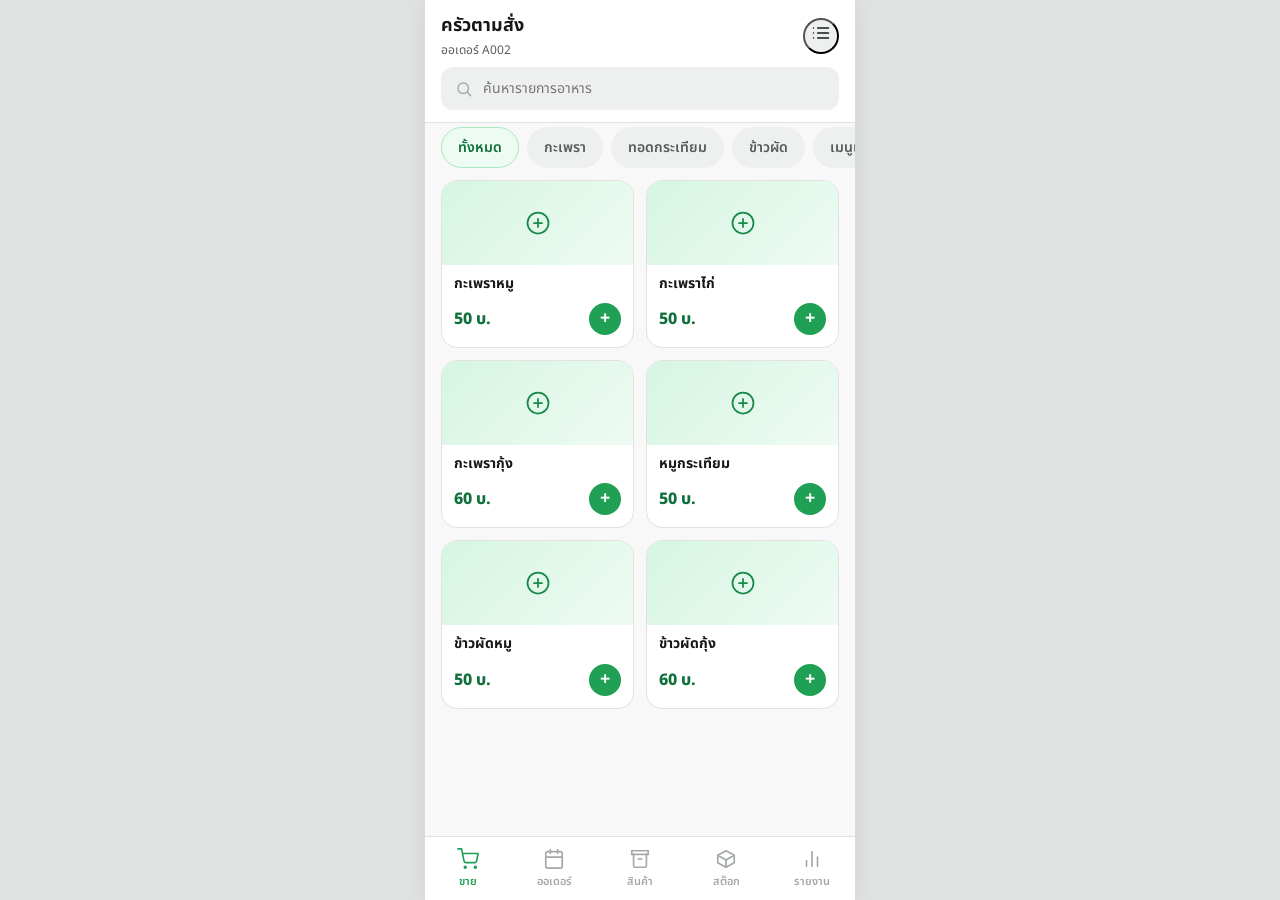
==== Pos-thai-app/index.html @ fb97a558 "Add files via upload" ====
<!DOCTYPE html>
<html lang="th">
<head>
<meta charset="UTF-8">
<meta name="viewport" content="width=device-width, initial-scale=1, maximum-scale=1, viewport-fit=cover">
<title>ครัวตามสั่ง POS</title>
<link rel="stylesheet" href="styles.css">
</head>
<body>

<div id="app">

  <!-- =========================================================
       SCREEN: ขาย (Sales / Order creation)
  ========================================================== -->
  <section class="screen active" id="screen-sales">
    <header class="app-header">
      <div class="header-row">
        <div>
          <h1 class="header-title">ครัวตามสั่ง</h1>
          <div class="header-sub" id="sales-order-number">ออเดอร์ A001</div>
        </div>
        <button class="btn-icon" id="btn-goto-orders-badge" aria-label="ออเดอร์">
          <svg width="20" height="20" viewBox="0 0 24 24" fill="none" stroke="currentColor" stroke-width="1.8" stroke-linecap="round" stroke-linejoin="round"><line x1="8" y1="6" x2="21" y2="6"/><line x1="8" y1="12" x2="21" y2="12"/><line x1="8" y1="18" x2="21" y2="18"/><line x1="3" y1="6" x2="3.01" y2="6"/><line x1="3" y1="12" x2="3.01" y2="12"/><line x1="3" y1="18" x2="3.01" y2="18"/></svg>
        </button>
      </div>
      <div class="search-field mt-8">
        <svg width="18" height="18" viewBox="0 0 24 24" fill="none" stroke="currentColor" stroke-width="1.8" stroke-linecap="round" stroke-linejoin="round"><circle cx="11" cy="11" r="7"/><line x1="21" y1="21" x2="16.65" y2="16.65"/></svg>
        <input type="text" id="sales-search" placeholder="ค้นหารายการอาหาร">
      </div>
    </header>

    <div class="tabs-scroll" id="sales-category-tabs"></div>

    <div id="sales-menu-grid" class="menu-grid"></div>
    <div id="sales-empty" class="empty-state hidden"></div>

    <div class="sticky-bar hidden" id="sales-cart-bar">
      <button class="cart-bar-btn" id="btn-view-cart">
        <span id="cart-bar-text">ดูตะกร้า</span>
        <svg width="18" height="18" viewBox="0 0 24 24" fill="none" stroke="currentColor" stroke-width="2" stroke-linecap="round" stroke-linejoin="round"><polyline points="9 18 15 12 9 6"/></svg>
      </button>
    </div>
  </section>

  <!-- =========================================================
       SCREEN: ตะกร้า (Cart / order summary) — reached from sales
  ========================================================== -->
  <section class="screen" id="screen-cart">
    <header class="app-header">
      <div class="header-row">
        <button class="btn-icon" id="btn-cart-back"><svg width="20" height="20" viewBox="0 0 24 24" fill="none" stroke="currentColor" stroke-width="2" stroke-linecap="round" stroke-linejoin="round"><polyline points="15 18 9 12 15 6"/></svg></button>
        <div>
          <h1 class="header-title" style="text-align:right">ตะกร้า</h1>
          <div class="header-sub" id="cart-order-number" style="text-align:right">A001</div>
        </div>
      </div>
    </header>

    <div class="section" id="cart-items-wrap"></div>
    <div class="empty-state hidden" id="cart-empty">
      <svg width="48" height="48" viewBox="0 0 24 24" fill="none" stroke="currentColor" stroke-width="1.5" stroke-linecap="round" stroke-linejoin="round"><circle cx="9" cy="21" r="1"/><circle cx="20" cy="21" r="1"/><path d="M1 1h4l2.68 13.39a2 2 0 0 0 2 1.61h9.72a2 2 0 0 0 2-1.61L23 6H6"/></svg>
      <div class="empty-state-title">ยังไม่มีรายการในตะกร้า</div>
      <div>เลือกเมนูจากหน้าขายเพื่อเริ่มออเดอร์</div>
    </div>

    <div class="section" id="cart-summary-wrap"></div>

    <div class="sticky-cta-wrap">
      <button class="btn btn-primary btn-block btn-lg" id="btn-confirm-order">ยืนยันและส่งเข้าครัว</button>
    </div>
  </section>

  <!-- =========================================================
       SCREEN: ออเดอร์ (Order & kitchen management)
  ========================================================== -->
  <section class="screen" id="screen-orders">
    <header class="app-header">
      <h1 class="header-title">ออเดอร์</h1>
      <div class="header-sub">จัดการออเดอร์และครัว</div>
    </header>
    <div class="tabs-underline" id="orders-tabs"></div>
    <div id="orders-list" class="mt-16"></div>
    <div class="empty-state hidden" id="orders-empty"></div>
  </section>

  <!-- =========================================================
       SCREEN: สินค้า (Product management)
  ========================================================== -->
  <section class="screen" id="screen-products">
    <header class="app-header">
      <h1 class="header-title">สินค้า</h1>
      <div class="header-sub">จัดการเมนู หมวดหมู่ และรายการเสริม</div>
    </header>
    <div class="tabs-underline" id="products-tabs"></div>

    <!-- Sub-tab: รายการอาหาร -->
    <div id="products-pane-items" class="products-pane">
      <div class="section" style="padding-bottom:0">
        <div class="search-field">
          <svg width="18" height="18" viewBox="0 0 24 24" fill="none" stroke="currentColor" stroke-width="1.8" stroke-linecap="round" stroke-linejoin="round"><circle cx="11" cy="11" r="7"/><line x1="21" y1="21" x2="16.65" y2="16.65"/></svg>
          <input type="text" id="products-search" placeholder="ค้นหาเมนู">
        </div>
      </div>
      <div class="tabs-scroll" id="products-filter-tabs"></div>
      <div class="section" id="products-items-list"></div>
      <div class="empty-state hidden" id="products-items-empty"></div>
    </div>

    <!-- Sub-tab: หมวดหมู่ -->
    <div id="products-pane-categories" class="products-pane hidden">
      <div class="section" id="categories-list"></div>
    </div>

    <!-- Sub-tab: รายการเสริม -->
    <div id="products-pane-addons" class="products-pane hidden">
      <div class="section" id="addons-list"></div>
    </div>

    <!-- Sub-tab: หมายเหตุ -->
    <div id="products-pane-comments" class="products-pane hidden">
      <div class="section" id="comments-list"></div>
    </div>

    <button class="fab" id="btn-products-fab">+ <span id="products-fab-label">เพิ่มเมนู</span></button>
  </section>

  <!-- =========================================================
       SCREEN: สต็อก (Inventory)
  ========================================================== -->
  <section class="screen" id="screen-stock">
    <header class="app-header">
      <h1 class="header-title">สต็อก</h1>
      <div class="header-sub">จัดการวัตถุดิบและสต็อก</div>
    </header>

    <div class="section" style="padding-bottom:0">
      <div class="search-field">
        <svg width="18" height="18" viewBox="0 0 24 24" fill="none" stroke="currentColor" stroke-width="1.8" stroke-linecap="round" stroke-linejoin="round"><circle cx="11" cy="11" r="7"/><line x1="21" y1="21" x2="16.65" y2="16.65"/></svg>
        <input type="text" id="stock-search" placeholder="ค้นหาวัตถุดิบ">
      </div>
    </div>
    <div class="tabs-scroll" id="stock-filter-tabs"></div>

    <div class="summary-grid cols-3 mt-8" id="stock-summary"></div>

    <div class="section" id="stock-list"></div>
    <div class="empty-state hidden" id="stock-empty"></div>

    <button class="fab" id="btn-add-ingredient">+ เพิ่มวัตถุดิบ</button>
  </section>

  <!-- =========================================================
       SCREEN: รายงาน (Reports)
  ========================================================== -->
  <section class="screen" id="screen-reports">
    <header class="app-header">
      <h1 class="header-title">รายงาน</h1>
      <div class="header-sub">สรุปรายได้และรายจ่าย</div>
    </header>

    <div class="tabs-scroll" id="reports-date-tabs"></div>
    <div class="section hidden" id="reports-custom-range">
      <div class="form-row">
        <div class="form-group">
          <label class="form-label">จากวันที่</label>
          <input type="date" class="form-input" id="reports-date-from">
        </div>
        <div class="form-group">
          <label class="form-label">ถึงวันที่</label>
          <input type="date" class="form-input" id="reports-date-to">
        </div>
      </div>
    </div>

    <div class="summary-grid" id="reports-summary"></div>

    <div class="tabs-underline mt-16" id="reports-tabs"></div>

    <!-- Sales report pane -->
    <div id="reports-pane-sales" class="reports-pane">
      <div class="section">
        <div class="card">
          <div class="section-title" style="margin-bottom:4px">ยอดขายรายวัน</div>
          <div class="bar-chart" id="reports-chart"></div>
        </div>
      </div>
      <div class="section">
        <div class="section-title">เมนูขายดี 5 อันดับ</div>
        <div id="reports-top-items"></div>
      </div>
      <div class="section">
        <div class="section-title">รายการขายทั้งหมด</div>
        <div id="reports-tx-list"></div>
      </div>
    </div>

    <!-- Expense report pane -->
    <div id="reports-pane-expenses" class="reports-pane hidden">
      <div class="section" id="expense-by-category"></div>
      <div class="section">
        <div class="section-title">รายการรายจ่าย</div>
        <div id="expenses-list"></div>
        <div class="empty-state hidden" id="expenses-empty"></div>
      </div>
      <button class="fab" id="btn-add-expense">+ เพิ่มรายจ่าย</button>
    </div>
  </section>

  <!-- =========================================================
       BOTTOM NAVIGATION
  ========================================================== -->
  <nav class="bottom-nav" id="bottom-nav">
    <button class="nav-item" data-screen="sales">
      <svg viewBox="0 0 24 24" fill="none" stroke="currentColor" stroke-width="1.8" stroke-linecap="round" stroke-linejoin="round"><circle cx="9" cy="21" r="1"/><circle cx="20" cy="21" r="1"/><path d="M1 1h4l2.68 13.39a2 2 0 0 0 2 1.61h9.72a2 2 0 0 0 2-1.61L23 6H6"/></svg>
      <span>ขาย</span>
    </button>
    <button class="nav-item" data-screen="orders">
      <svg viewBox="0 0 24 24" fill="none" stroke="currentColor" stroke-width="1.8" stroke-linecap="round" stroke-linejoin="round"><rect x="3" y="4" width="18" height="18" rx="2"/><line x1="16" y1="2" x2="16" y2="6"/><line x1="8" y1="2" x2="8" y2="6"/><line x1="3" y1="10" x2="21" y2="10"/></svg>
      <span>ออเดอร์</span>
    </button>
    <button class="nav-item" data-screen="products">
      <svg viewBox="0 0 24 24" fill="none" stroke="currentColor" stroke-width="1.8" stroke-linecap="round" stroke-linejoin="round"><path d="M3 3h18v4H3z"/><path d="M5 7v13a1 1 0 0 0 1 1h12a1 1 0 0 0 1-1V7"/><line x1="10" y1="12" x2="14" y2="12"/></svg>
      <span>สินค้า</span>
    </button>
    <button class="nav-item" data-screen="stock">
      <svg viewBox="0 0 24 24" fill="none" stroke="currentColor" stroke-width="1.8" stroke-linecap="round" stroke-linejoin="round"><path d="M21 8l-9-5-9 5 9 5 9-5z"/><path d="M3 8v8l9 5 9-5V8"/><path d="M12 13v8"/></svg>
      <span>สต็อก</span>
    </button>
    <button class="nav-item" data-screen="reports">
      <svg viewBox="0 0 24 24" fill="none" stroke="currentColor" stroke-width="1.8" stroke-linecap="round" stroke-linejoin="round"><line x1="18" y1="20" x2="18" y2="10"/><line x1="12" y1="20" x2="12" y2="4"/><line x1="6" y1="20" x2="6" y2="14"/></svg>
      <span>รายงาน</span>
    </button>
  </nav>

  <!-- =========================================================
       OVERLAY / SHEETS / MODALS (shared)
  ========================================================== -->

  <!-- Product customization bottom sheet -->
  <div class="overlay" id="overlay-customize">
    <div class="sheet" style="max-height:92vh">
      <div class="sheet-handle"></div>
      <div class="sheet-header">
        <h2 id="customize-title">เมนู</h2>
        <button class="btn-icon" data-close="overlay-customize"><svg width="18" height="18" viewBox="0 0 24 24" fill="none" stroke="currentColor" stroke-width="2" stroke-linecap="round" stroke-linejoin="round"><line x1="18" y1="6" x2="6" y2="18"/><line x1="6" y1="6" x2="18" y2="18"/></svg></button>
      </div>
      <div class="sheet-body" id="customize-body"></div>
      <div class="sheet-footer">
        <div class="flex-between mt-8" style="margin-bottom:10px">
          <span class="text-secondary font-bold">ราคารวม</span>
          <span class="font-bold" id="customize-total" style="font-size:var(--fs-h2);color:var(--color-primary-dark)">0 บาท</span>
        </div>
        <button class="btn btn-primary btn-block btn-lg" id="btn-add-to-cart">เพิ่มลงตะกร้า</button>
      </div>
    </div>
  </div>

  <!-- Confirm send-to-kitchen modal -->
  <div class="overlay" id="overlay-confirm-order">
    <div class="modal">
      <h2>ยืนยันส่งออเดอร์เข้าครัว</h2>
      <p id="confirm-order-text">ต้องการส่งออเดอร์นี้เข้าครัวใช่หรือไม่?</p>
      <div class="modal-actions">
        <button class="btn btn-secondary" data-close="overlay-confirm-order">ยกเลิก</button>
        <button class="btn btn-primary" id="btn-confirm-order-yes">ยืนยัน</button>
      </div>
    </div>
  </div>

  <!-- Cancel order: reason sheet -->
  <div class="overlay" id="overlay-cancel-order">
    <div class="sheet">
      <div class="sheet-handle"></div>
      <div class="sheet-header">
        <h2>ยกเลิกออเดอร์</h2>
        <button class="btn-icon" data-close="overlay-cancel-order"><svg width="18" height="18" viewBox="0 0 24 24" fill="none" stroke="currentColor" stroke-width="2" stroke-linecap="round" stroke-linejoin="round"><line x1="18" y1="6" x2="6" y2="18"/><line x1="6" y1="6" x2="18" y2="18"/></svg></button>
      </div>
      <div class="sheet-body">
        <p class="text-secondary" style="margin-top:0">กรุณาเลือกเหตุผลในการยกเลิกออเดอร์</p>
        <div class="chip-select" id="cancel-reason-options"></div>
        <div class="form-group mt-16">
          <label class="form-label">หมายเหตุเพิ่มเติม (ถ้ามี)</label>
          <textarea class="form-textarea" id="cancel-reason-note" placeholder="ระบุรายละเอียดเพิ่มเติม"></textarea>
        </div>
      </div>
      <div class="sheet-footer">
        <button class="btn btn-danger btn-block btn-lg" id="btn-cancel-order-confirm">ยืนยันยกเลิกออเดอร์</button>
      </div>
    </div>
  </div>

  <!-- Order overflow menu -->
  <div class="overlay" id="overlay-order-menu">
    <div class="sheet">
      <div class="sheet-handle"></div>
      <div class="sheet-body" style="padding-top:8px">
        <button class="btn btn-danger-outline btn-block" id="btn-open-cancel-order"><svg width="18" height="18" viewBox="0 0 24 24" fill="none" stroke="currentColor" stroke-width="1.8" stroke-linecap="round" stroke-linejoin="round"><polyline points="3 6 5 6 21 6"/><path d="M19 6l-1 14a2 2 0 0 1-2 2H8a2 2 0 0 1-2-2L5 6"/><path d="M10 11v6"/><path d="M14 11v6"/><path d="M9 6V4a1 1 0 0 1 1-1h4a1 1 0 0 1 1 1v2"/></svg> ยกเลิกออเดอร์</button>
      </div>
    </div>
  </div>

  <!-- Order detail modal (from reports tx list) -->
  <div class="overlay" id="overlay-order-detail">
    <div class="sheet">
      <div class="sheet-handle"></div>
      <div class="sheet-header">
        <h2 id="order-detail-title">รายละเอียดออเดอร์</h2>
        <button class="btn-icon" data-close="overlay-order-detail"><svg width="18" height="18" viewBox="0 0 24 24" fill="none" stroke="currentColor" stroke-width="2" stroke-linecap="round" stroke-linejoin="round"><line x1="18" y1="6" x2="6" y2="18"/><line x1="6" y1="6" x2="18" y2="18"/></svg></button>
      </div>
      <div class="sheet-body" id="order-detail-body"></div>
    </div>
  </div>

  <!-- Add / Edit menu item sheet -->
  <div class="overlay" id="overlay-menu-form">
    <div class="sheet" style="max-height:92vh">
      <div class="sheet-handle"></div>
      <div class="sheet-header">
        <h2 id="menu-form-title">เพิ่มเมนู</h2>
        <button class="btn-icon" data-close="overlay-menu-form"><svg width="18" height="18" viewBox="0 0 24 24" fill="none" stroke="currentColor" stroke-width="2" stroke-linecap="round" stroke-linejoin="round"><line x1="18" y1="6" x2="6" y2="18"/><line x1="6" y1="6" x2="18" y2="18"/></svg></button>
      </div>
      <div class="sheet-body">
        <div class="form-group">
          <label class="form-label">ชื่อเมนู</label>
          <input type="text" class="form-input" id="menu-form-name" placeholder="เช่น กะเพราหมู">
          <div class="form-error">กรุณากรอกชื่อเมนู</div>
        </div>
        <div class="form-group">
          <label class="form-label">หมวดหมู่</label>
          <select class="form-select" id="menu-form-category"></select>
        </div>
        <div class="form-group">
          <label class="form-label">ราคา (บาท)</label>
          <input type="number" inputmode="decimal" class="form-input" id="menu-form-price" placeholder="0">
          <div class="form-error">กรุณากรอกราคาให้ถูกต้อง</div>
        </div>
        <div class="form-group">
          <label class="form-label">รายการเสริมที่ใช้ได้</label>
          <div class="chip-select" id="menu-form-addons"></div>
        </div>
        <div class="form-group">
          <div class="flex-between">
            <label class="form-label" style="margin:0">สถานะเปิดขาย</label>
            <label class="switch"><input type="checkbox" id="menu-form-active" checked><span class="switch-track"></span></label>
          </div>
        </div>
      </div>
      <div class="sheet-footer">
        <button class="btn btn-primary btn-block btn-lg" id="btn-save-menu">บันทึกเมนู</button>
      </div>
    </div>
  </div>

  <!-- Add / Edit category modal -->
  <div class="overlay" id="overlay-category-form">
    <div class="modal">
      <h2 id="category-form-title">เพิ่มหมวดหมู่</h2>
      <div class="form-group">
        <label class="form-label">ชื่อหมวดหมู่</label>
        <input type="text" class="form-input" id="category-form-name" placeholder="เช่น กะเพรา">
        <div class="form-error">กรุณากรอกชื่อหมวดหมู่</div>
      </div>
      <div class="modal-actions">
        <button class="btn btn-secondary" data-close="overlay-category-form">ยกเลิก</button>
        <button class="btn btn-primary" id="btn-save-category">บันทึก</button>
      </div>
    </div>
  </div>

  <!-- Add / Edit addon modal -->
  <div class="overlay" id="overlay-addon-form">
    <div class="modal">
      <h2 id="addon-form-title">เพิ่มรายการเสริม</h2>
      <div class="form-group">
        <label class="form-label">ชื่อรายการเสริม</label>
        <input type="text" class="form-input" id="addon-form-name" placeholder="เช่น ไข่ดาว">
        <div class="form-error">กรุณากรอกชื่อรายการ</div>
      </div>
      <div class="form-group">
        <label class="form-label">ราคา (บาท)</label>
        <input type="number" inputmode="decimal" class="form-input" id="addon-form-price" placeholder="0">
      </div>
      <div class="modal-actions">
        <button class="btn btn-secondary" data-close="overlay-addon-form">ยกเลิก</button>
        <button class="btn btn-primary" id="btn-save-addon">บันทึก</button>
      </div>
    </div>
  </div>

  <!-- Add / Edit preset comment modal -->
  <div class="overlay" id="overlay-comment-form">
    <div class="modal">
      <h2 id="comment-form-title">เพิ่มหมายเหตุ</h2>
      <div class="form-group">
        <label class="form-label">ข้อความหมายเหตุ</label>
        <input type="text" class="form-input" id="comment-form-text" placeholder="เช่น ไม่ใส่พริก">
        <div class="form-error">กรุณากรอกข้อความ</div>
      </div>
      <div class="modal-actions">
        <button class="btn btn-secondary" data-close="overlay-comment-form">ยกเลิก</button>
        <button class="btn btn-primary" id="btn-save-comment">บันทึก</button>
      </div>
    </div>
  </div>

  <!-- Add ingredient sheet -->
  <div class="overlay" id="overlay-ingredient-form">
    <div class="sheet" style="max-height:92vh">
      <div class="sheet-handle"></div>
      <div class="sheet-header">
        <h2>เพิ่มวัตถุดิบ</h2>
        <button class="btn-icon" data-close="overlay-ingredient-form"><svg width="18" height="18" viewBox="0 0 24 24" fill="none" stroke="currentColor" stroke-width="2" stroke-linecap="round" stroke-linejoin="round"><line x1="18" y1="6" x2="6" y2="18"/><line x1="6" y1="6" x2="18" y2="18"/></svg></button>
      </div>
      <div class="sheet-body">
        <div class="form-group">
          <label class="form-label">ชื่อวัตถุดิบ</label>
          <input type="text" class="form-input" id="ingredient-form-name" placeholder="เช่น เนื้อหมู">
          <div class="form-error">กรุณากรอกชื่อวัตถุดิบ</div>
        </div>
        <div class="form-row">
          <div class="form-group">
            <label class="form-label">จำนวนเริ่มต้น</label>
            <input type="number" inputmode="decimal" class="form-input" id="ingredient-form-qty" placeholder="0">
          </div>
          <div class="form-group">
            <label class="form-label">หน่วย</label>
            <select class="form-select" id="ingredient-form-unit">
              <option value="กรัม">กรัม</option>
              <option value="กิโลกรัม">กิโลกรัม</option>
              <option value="มิลลิลิตร">มิลลิลิตร</option>
              <option value="ลิตร">ลิตร</option>
              <option value="ขวด">ขวด</option>
              <option value="ชิ้น">ชิ้น</option>
            </select>
          </div>
        </div>
        <div class="form-group">
          <label class="form-label">ราคาต่อหน่วย (บาท)</label>
          <input type="number" inputmode="decimal" class="form-input" id="ingredient-form-price" placeholder="0">
        </div>
        <div class="form-group">
          <label class="form-label">สต็อกขั้นต่ำ (ไม่บังคับ)</label>
          <input type="number" inputmode="decimal" class="form-input" id="ingredient-form-min" placeholder="0">
        </div>
      </div>
      <div class="sheet-footer">
        <button class="btn btn-primary btn-block btn-lg" id="btn-save-ingredient">บันทึกวัตถุดิบ</button>
      </div>
    </div>
  </div>

  <!-- Stock adjustment sheet -->
  <div class="overlay" id="overlay-stock-adjust">
    <div class="sheet" style="max-height:92vh">
      <div class="sheet-handle"></div>
      <div class="sheet-header">
        <h2 id="stock-adjust-title">ปรับสต็อก</h2>
        <button class="btn-icon" data-close="overlay-stock-adjust"><svg width="18" height="18" viewBox="0 0 24 24" fill="none" stroke="currentColor" stroke-width="2" stroke-linecap="round" stroke-linejoin="round"><line x1="18" y1="6" x2="6" y2="18"/><line x1="6" y1="6" x2="18" y2="18"/></svg></button>
      </div>
      <div class="sheet-body">
        <div class="card" style="margin-bottom:16px">
          <div class="flex-between">
            <span class="text-secondary">จำนวนคงเหลือปัจจุบัน</span>
            <span class="font-bold" id="stock-adjust-current">0</span>
          </div>
        </div>
        <div class="form-group">
          <label class="form-label">ประเภทการปรับ</label>
          <div class="chip-select" id="stock-adjust-type"></div>
        </div>
        <div class="form-group">
          <label class="form-label" id="stock-adjust-qty-label">จำนวนที่เพิ่ม/ลด</label>
          <input type="number" inputmode="decimal" class="form-input" id="stock-adjust-qty" placeholder="0">
        </div>
        <div class="card" style="margin-bottom:16px">
          <div class="flex-between">
            <span class="text-secondary">จำนวนคงเหลือหลังปรับ</span>
            <span class="font-bold" id="stock-adjust-after">0</span>
          </div>
          <div class="badge badge-red mt-8 hidden" id="stock-adjust-warning">ใกล้หมด</div>
        </div>
        <div class="form-group">
          <label class="form-label">หมายเหตุ</label>
          <textarea class="form-textarea" id="stock-adjust-note" placeholder="ระบุหมายเหตุ (ถ้ามี)"></textarea>
        </div>
      </div>
      <div class="sheet-footer">
        <button class="btn btn-primary btn-block btn-lg" id="btn-save-stock-adjust">ยืนยันการปรับสต็อก</button>
      </div>
    </div>
  </div>

  <!-- Add expense sheet -->
  <div class="overlay" id="overlay-expense-form">
    <div class="sheet" style="max-height:92vh">
      <div class="sheet-handle"></div>
      <div class="sheet-header">
        <h2 id="expense-form-title">เพิ่มรายจ่าย</h2>
        <button class="btn-icon" data-close="overlay-expense-form"><svg width="18" height="18" viewBox="0 0 24 24" fill="none" stroke="currentColor" stroke-width="2" stroke-linecap="round" stroke-linejoin="round"><line x1="18" y1="6" x2="6" y2="18"/><line x1="6" y1="6" x2="18" y2="18"/></svg></button>
      </div>
      <div class="sheet-body">
        <div class="form-group">
          <label class="form-label">ชื่อรายการ</label>
          <input type="text" class="form-input" id="expense-form-name" placeholder="เช่น ซื้อวัตถุดิบตลาดสด">
          <div class="form-error">กรุณากรอกชื่อรายการ</div>
        </div>
        <div class="form-group">
          <label class="form-label">หมวดหมู่</label>
          <select class="form-select" id="expense-form-category">
            <option value="ค่าวัตถุดิบ">ค่าวัตถุดิบ</option>
            <option value="ค่าเช่าที่">ค่าเช่าที่</option>
            <option value="ค่าน้ำ">ค่าน้ำ</option>
            <option value="ค่าไฟ">ค่าไฟ</option>
            <option value="ค่าแรง">ค่าแรง</option>
            <option value="อื่นๆ">อื่นๆ</option>
          </select>
        </div>
        <div class="form-group">
          <label class="form-label">จำนวนเงิน (บาท)</label>
          <input type="number" inputmode="decimal" class="form-input" id="expense-form-amount" placeholder="0">
          <div class="form-error">กรุณากรอกจำนวนเงินให้ถูกต้อง</div>
        </div>
        <div class="form-group">
          <label class="form-label">วันที่</label>
          <input type="date" class="form-input" id="expense-form-date">
        </div>
        <div class="form-group">
          <label class="form-label">หมายเหตุ</label>
          <textarea class="form-textarea" id="expense-form-note" placeholder="ระบุหมายเหตุ (ถ้ามี)"></textarea>
        </div>
      </div>
      <div class="sheet-footer">
        <button class="btn btn-primary btn-block btn-lg" id="btn-save-expense">บันทึกรายจ่าย</button>
      </div>
    </div>
  </div>

  <!-- Generic delete confirmation modal -->
  <div class="overlay" id="overlay-delete-confirm">
    <div class="modal">
      <h2>ยืนยันการลบ</h2>
      <p id="delete-confirm-text">ต้องการลบรายการนี้ใช่หรือไม่? การลบไม่สามารถย้อนกลับได้</p>
      <div class="modal-actions">
        <button class="btn btn-secondary" data-close="overlay-delete-confirm">ยกเลิก</button>
        <button class="btn btn-danger" id="btn-delete-confirm-yes">ลบ</button>
      </div>
    </div>
  </div>

  <!-- Toasts -->
  <div class="toast-container" id="toast-container"></div>

</div>

<script>
/* =========================================================================
   ครัวตามสั่ง POS — Application Logic
   All state lives in localStorage under STORAGE_KEY. No backend, no build step.
   ========================================================================= */

(function () {
  'use strict';

  var STORAGE_KEY = 'krua_tamsang_pos_v1';
  var CLOUD_STATE_ENDPOINT = '/api/state';

  function canUseCloudflareSync() {
    var host = window.location.hostname || '';
    return host !== 'localhost' && host !== '127.0.0.1' && window.location.protocol !== 'file:';
  }

  async function syncStateToCloudflare(s) {
    if (!canUseCloudflareSync()) return;

    try {
      await fetch(CLOUD_STATE_ENDPOINT, {
        method: 'POST',
        headers: { 'Content-Type': 'application/json' },
        body: JSON.stringify(s || state)
      });
    } catch (e) {
      // Cloud sync is optional. Keep working in local mode if it fails.
    }
  }

  async function hydrateStateFromCloudflare() {
    if (!canUseCloudflareSync()) return false;

    try {
      var response = await fetch(CLOUD_STATE_ENDPOINT, { method: 'GET' });
      if (!response.ok) return false;

      var payload = await response.json();
      if (!payload || !payload.data || typeof payload.data !== 'object') return false;

      state = payload.data;
      return true;
    } catch (e) {
      return false;
    }
  }

  /* =======================================================================
     1. SEED DATA — used only on first run (no saved state yet)
     ======================================================================= */
  function seedState() {
    var categories = [
      { id: 'cat-kaprao', name: 'กะเพรา' },
      { id: 'cat-fried-garlic', name: 'ทอดกระเทียม' },
      { id: 'cat-fried-rice', name: 'ข้าวผัด' },
      { id: 'cat-noodle', name: 'เมนูเส้น' },
      { id: 'cat-drink', name: 'เครื่องดื่ม' }
    ];
    var addons = [
      { id: 'addon-egg-soft', name: 'ไข่ดาวไม่สุก', price: 15, active: true },
      { id: 'addon-egg-hard', name: 'ไข่ดาวสุก', price: 15, active: true },
      { id: 'addon-egg-omelet', name: 'ไข่เจียว', price: 20, active: true },
      { id: 'addon-rice', name: 'เพิ่มข้าว', price: 10, active: true }
    ];
    var comments = [
      { id: 'cm-no-chili', text: 'ไม่ใส่พริก', active: true },
      { id: 'cm-less-spicy', text: 'เผ็ดน้อย', active: true },
      { id: 'cm-less-rice', text: 'ข้าวน้อย', active: true },
      { id: 'cm-no-msg', text: 'ไม่ใส่ผงชูรส', active: true }
    ];
    var allAddonIds = addons.map(function (a) { return a.id; });
    var menuItems = [
      { id: 'menu-kaprao-pork', name: 'กะเพราหมู', categoryId: 'cat-kaprao', price: 50, addonIds: allAddonIds, active: true },
      { id: 'menu-kaprao-chicken', name: 'กะเพราไก่', categoryId: 'cat-kaprao', price: 50, addonIds: allAddonIds, active: true },
      { id: 'menu-kaprao-shrimp', name: 'กะเพรากุ้ง', categoryId: 'cat-kaprao', price: 60, addonIds: allAddonIds, active: true },
      { id: 'menu-garlic-pork', name: 'หมูกระเทียม', categoryId: 'cat-fried-garlic', price: 50, addonIds: allAddonIds, active: true },
      { id: 'menu-fried-rice-pork', name: 'ข้าวผัดหมู', categoryId: 'cat-fried-rice', price: 50, addonIds: allAddonIds, active: true },
      { id: 'menu-fried-rice-shrimp', name: 'ข้าวผัดกุ้ง', categoryId: 'cat-fried-rice', price: 60, addonIds: allAddonIds, active: true }
    ];
    var ingredients = [
      { id: 'ing-pork', name: 'เนื้อหมู', qty: 5, unit: 'กิโลกรัม', pricePerUnit: 140, minStock: 1 },
      { id: 'ing-shrimp', name: 'กุ้ง', qty: 2, unit: 'กิโลกรัม', pricePerUnit: 220, minStock: 0.5 },
      { id: 'ing-oyster-sauce', name: 'ซอสน้ำมันหอย', qty: 3, unit: 'ขวด', pricePerUnit: 45, minStock: 1 },
      { id: 'ing-msg', name: 'ผงชูรส', qty: 800, unit: 'กรัม', pricePerUnit: 0.08, minStock: 100 },
      { id: 'ing-sugar', name: 'น้ำตาล', qty: 100, unit: 'กรัม', pricePerUnit: 0.03, minStock: 200 }
    ];

    var now = Date.now();
    var order1Time = now - 8 * 60 * 1000;
    var order2Time = now - 18 * 60 * 1000;
    var order3Time = now - 40 * 60 * 1000;

    function line(menuId, name, price, qty, addonList, commentList, note) {
      var addonSum = addonList.reduce(function (s, a) { return s + a.price; }, 0);
      var unitPrice = price + addonSum;
      return {
        id: uid(), menuItemId: menuId, name: name, basePrice: price, qty: qty,
        addons: addonList, comments: commentList, note: note || '',
        unitPrice: unitPrice, lineTotal: unitPrice * qty
      };
    }

    var orders = [
      {
        id: uid(), number: 'A001', status: 'pending', createdAt: order1Time,
        items: [
          line('menu-kaprao-pork', 'กะเพราหมู', 50, 1, [{ id: 'addon-egg-soft', name: 'ไข่ดาวไม่สุก', price: 15 }], ['ไม่ใส่พริก'], ''),
          line('menu-fried-rice-shrimp', 'ข้าวผัดกุ้ง', 60, 2, [], ['ไม่ใส่ผงชูรส'], '')
        ],
        subtotal: 0, discount: 0, total: 0
      },
      {
        id: uid(), number: 'A000', status: 'preparing', createdAt: order2Time, startedAt: order2Time + 60000,
        items: [ line('menu-kaprao-chicken', 'กะเพราไก่', 50, 1, [{ id: 'addon-egg-hard', name: 'ไข่ดาวสุก', price: 15 }], [], '') ],
        subtotal: 0, discount: 0, total: 0
      },
      {
        id: uid(), number: 'A-1', status: 'cancelled', createdAt: order3Time,
        items: [ line('menu-kaprao-shrimp', 'กะเพรากุ้ง', 60, 1, [], [], '') ],
        subtotal: 0, discount: 0, total: 0, cancelReason: 'ลูกค้ายกเลิก'
      }
    ];

    // Generate a batch of completed sales earlier today so the reports
    // screen has meaningful data to show immediately.
    var doneRecipes = [
      [['menu-kaprao-pork', 'กะเพราหมู', 50, 1], ['menu-fried-rice-pork', 'ข้าวผัดหมู', 50, 1]],
      [['menu-kaprao-chicken', 'กะเพราไก่', 50, 2]],
      [['menu-kaprao-shrimp', 'กะเพรากุ้ง', 60, 1], ['menu-garlic-pork', 'หมูกระเทียม', 50, 1]],
      [['menu-fried-rice-shrimp', 'ข้าวผัดกุ้ง', 60, 2]],
      [['menu-garlic-pork', 'หมูกระเทียม', 50, 1]],
      [['menu-kaprao-pork', 'กะเพราหมู', 50, 3]],
      [['menu-fried-rice-pork', 'ข้าวผัดหมู', 50, 1], ['menu-kaprao-chicken', 'กะเพราไก่', 50, 1]],
      [['menu-kaprao-shrimp', 'กะเพรากุ้ง', 60, 2]],
      [['menu-fried-rice-shrimp', 'ข้าวผัดกุ้ง', 60, 1]],
      [['menu-kaprao-pork', 'กะเพราหมู', 50, 1], ['menu-kaprao-shrimp', 'กะเพรากุ้ง', 60, 1]],
      [['menu-garlic-pork', 'หมูกระเทียม', 50, 2]],
      [['menu-kaprao-chicken', 'กะเพราไก่', 50, 1]]
    ];
    doneRecipes.forEach(function (recipe, idx) {
      var t = now - (60 + idx * 27) * 60 * 1000;
      var items = recipe.map(function (r) { return line(r[0], r[1], r[2], r[3], [], [], ''); });
      orders.push({
        id: uid(), number: 'A-' + (idx + 2),
        status: 'done', createdAt: t, startedAt: t + 60000, doneAt: t + 600000,
        items: items, subtotal: 0, discount: 0, total: 0
      });
    });

    orders.forEach(function (o) {
      o.subtotal = o.items.reduce(function (s, it) { return s + it.lineTotal; }, 0);
      o.total = o.subtotal - o.discount;
    });

    var expenses = [
      { id: uid(), name: 'ซื้อวัตถุดิบตลาดสด', category: 'ค่าวัตถุดิบ', amount: 1200, date: todayStr(), note: '' },
      { id: uid(), name: 'ค่าเช่าที่ประจำเดือน', category: 'ค่าเช่าที่', amount: 1500, date: todayStr(), note: '' },
      { id: uid(), name: 'ค่าไฟฟ้า', category: 'ค่าไฟ', amount: 500, date: todayStr(), note: '' }
    ];

    return {
      nextOrderNum: 2,
      categories: categories,
      addons: addons,
      comments: comments,
      menuItems: menuItems,
      ingredients: ingredients,
      stockLogs: [],
      orders: orders,
      expenses: expenses,
      cart: []
    };
  }

  /* =======================================================================
     2. STATE / STORAGE
     ======================================================================= */
  var state = loadState();
  hydrateStateFromCloudflare();

  function loadState() {
    try {
      var raw = localStorage.getItem(STORAGE_KEY);
      if (raw) return JSON.parse(raw);
    } catch (e) { /* fall through to seed */ }
    var seeded = seedState();
    persist(seeded);
    return seeded;
  }

  function persist(s) {
    try {
      localStorage.setItem(STORAGE_KEY, JSON.stringify(s || state));
    } catch (e) {
      showToast('ไม่สามารถบันทึกข้อมูลได้ กรุณาลองใหม่', 'error');
    }

    syncStateToCloudflare(s || state);
  }

  function save() { persist(state); }

  /* =======================================================================
     3. UTILITIES
     ======================================================================= */
  function uid() { return 'id-' + Date.now().toString(36) + '-' + Math.random().toString(36).slice(2, 9); }

  function money(n) {
    n = Number(n) || 0;
    return n.toLocaleString('th-TH', { minimumFractionDigits: 0, maximumFractionDigits: 2 });
  }

  function todayStr() {
    var d = new Date();
    var m = String(d.getMonth() + 1).padStart(2, '0');
    var day = String(d.getDate()).padStart(2, '0');
    return d.getFullYear() + '-' + m + '-' + day;
  }

  function formatTime(ts) {
    var d = new Date(ts);
    return String(d.getHours()).padStart(2, '0') + ':' + String(d.getMinutes()).padStart(2, '0');
  }

  function formatDateThai(dateStr) {
    var d = new Date(dateStr);
    var months = ['ม.ค.', 'ก.พ.', 'มี.ค.', 'เม.ย.', 'พ.ค.', 'มิ.ย.', 'ก.ค.', 'ส.ค.', 'ก.ย.', 'ต.ค.', 'พ.ย.', 'ธ.ค.'];
    return d.getDate() + ' ' + months[d.getMonth()] + ' ' + (d.getFullYear() + 543);
  }

  function escapeHtml(str) {
    return String(str == null ? '' : str).replace(/[&<>"']/g, function (c) {
      return { '&': '&amp;', '<': '&lt;', '>': '&gt;', '"': '&quot;', "'": '&#39;' }[c];
    });
  }

  function waitMinutes(ts) { return Math.max(0, Math.floor((Date.now() - ts) / 60000)); }

  function nextOrderLabel() { return 'A' + String(state.nextOrderNum).padStart(3, '0'); }

  function getActiveOrders() {
    return state.orders.filter(function (o) { return o.status === 'pending' || o.status === 'preparing'; });
  }

  /* =======================================================================
     4. TOASTS
     ======================================================================= */
  function showToast(msg, type) {
    var container = document.getElementById('toast-container');
    var el = document.createElement('div');
    el.className = 'toast' + (type ? ' ' + type : '');
    el.textContent = msg;
    container.appendChild(el);
    setTimeout(function () {
      el.style.transition = 'opacity 0.2s ease';
      el.style.opacity = '0';
      setTimeout(function () { el.remove(); }, 200);
    }, 2200);
  }

  /* =======================================================================
     5. OVERLAY (bottom sheets / modals) HELPERS
     ======================================================================= */
  function openOverlay(id) {
    var el = document.getElementById(id);
    if (el) el.classList.add('open');
  }
  function closeOverlay(id) {
    var el = document.getElementById(id);
    if (el) el.classList.remove('open');
  }
  function closeAllOverlays() {
    document.querySelectorAll('.overlay.open').forEach(function (el) { el.classList.remove('open'); });
  }

  document.addEventListener('click', function (e) {
    // Close overlay by clicking backdrop
    if (e.target.classList.contains('overlay')) {
      e.target.classList.remove('open');
      return;
    }
    var closeBtn = e.target.closest('[data-close]');
    if (closeBtn) { closeOverlay(closeBtn.getAttribute('data-close')); }
  });

  /* =======================================================================
     6. NAVIGATION
     ======================================================================= */
  var currentScreen = 'sales';

  function goToScreen(name) {
    currentScreen = name;
    document.querySelectorAll('.screen').forEach(function (s) { s.classList.remove('active'); });
    var target = document.getElementById('screen-' + name);
    if (target) target.classList.add('active');
    document.querySelectorAll('.nav-item').forEach(function (b) {
      b.classList.toggle('active', b.getAttribute('data-screen') === name);
    });
    document.getElementById('bottom-nav').style.display = (name === 'cart') ? 'none' : 'flex';
    window.scrollTo(0, 0);
    renderCurrentScreen();
  }

  function renderCurrentScreen() {
    if (currentScreen === 'sales') renderSales();
    else if (currentScreen === 'cart') renderCart();
    else if (currentScreen === 'orders') renderOrders();
    else if (currentScreen === 'products') renderProducts();
    else if (currentScreen === 'stock') renderStock();
    else if (currentScreen === 'reports') renderReports();
  }

  document.querySelectorAll('.nav-item').forEach(function (btn) {
    btn.addEventListener('click', function () { goToScreen(btn.getAttribute('data-screen')); });
  });
  document.getElementById('btn-goto-orders-badge').addEventListener('click', function () { goToScreen('orders'); });

  /* =======================================================================
     7. SALES SCREEN
     ======================================================================= */
  var salesFilter = { category: 'all', search: '' };

  function cartTotal() {
    return state.cart.reduce(function (s, it) { return s + it.lineTotal; }, 0);
  }
  function cartCount() {
    return state.cart.reduce(function (s, it) { return s + it.qty; }, 0);
  }

  function renderSales() {
    document.getElementById('sales-order-number').textContent = 'ออเดอร์ ' + nextOrderLabel();

    var tabsEl = document.getElementById('sales-category-tabs');
    var tabs = [{ id: 'all', name: 'ทั้งหมด' }].concat(state.categories);
    tabsEl.innerHTML = tabs.map(function (c) {
      return '<button class="tab-chip' + (salesFilter.category === c.id ? ' active' : '') + '" data-action="sales-filter-cat" data-id="' + c.id + '">' + escapeHtml(c.name) + '</button>';
    }).join('');

    var items = state.menuItems.filter(function (m) {
      if (salesFilter.category !== 'all' && m.categoryId !== salesFilter.category) return false;
      if (salesFilter.search && m.name.indexOf(salesFilter.search) === -1) return false;
      return true;
    });

    var grid = document.getElementById('sales-menu-grid');
    var emptyEl = document.getElementById('sales-empty');
    if (items.length === 0) {
      grid.innerHTML = '';
      emptyEl.classList.remove('hidden');
      emptyEl.innerHTML = '<svg width="48" height="48" viewBox="0 0 24 24" fill="none" stroke="currentColor" stroke-width="1.5"><circle cx="11" cy="11" r="7"/><line x1="21" y1="21" x2="16.65" y2="16.65"/></svg><div class="empty-state-title">ไม่พบเมนูที่ค้นหา</div><div>ลองค้นหาด้วยคำอื่น หรือเลือกหมวดหมู่อื่น</div>';
    } else {
      emptyEl.classList.add('hidden');
      grid.innerHTML = items.map(function (m) {
        var disabled = !m.active;
        return '' +
          '<div class="menu-card' + (disabled ? ' unavailable' : '') + '">' +
            '<div class="menu-card-thumb"><svg width="28" height="28" viewBox="0 0 24 24" fill="none" stroke="currentColor" stroke-width="1.5"><circle cx="12" cy="12" r="9"/><path d="M8 12h8M12 8v8"/></svg></div>' +
            '<div class="menu-card-body">' +
              '<div class="menu-card-name">' + escapeHtml(m.name) + (disabled ? ' <span class="badge badge-gray">งดขาย</span>' : '') + '</div>' +
              '<div class="menu-card-bottom">' +
                '<span class="menu-card-price">' + money(m.price) + ' บ.</span>' +
                '<button class="btn-add-round" data-action="open-customize" data-id="' + m.id + '" ' + (disabled ? 'disabled' : '') + '>+</button>' +
              '</div>' +
            '</div>' +
          '</div>';
      }).join('');
    }

    var cartBar = document.getElementById('sales-cart-bar');
    if (cartCount() > 0) {
      cartBar.classList.remove('hidden');
      document.getElementById('cart-bar-text').textContent = 'ดูตะกร้า · ' + cartCount() + ' รายการ · ' + money(cartTotal()) + ' บาท';
    } else {
      cartBar.classList.add('hidden');
    }
  }

  document.getElementById('sales-search').addEventListener('input', function (e) {
    salesFilter.search = e.target.value.trim();
    renderSales();
  });
  document.getElementById('btn-view-cart').addEventListener('click', function () { goToScreen('cart'); });
  document.getElementById('btn-cart-back').addEventListener('click', function () { goToScreen('sales'); });

  /* =======================================================================
     8. PRODUCT CUSTOMIZATION BOTTOM SHEET
     ======================================================================= */
  var customizeState = null; // { menuItem, qty, selectedAddonIds:Set, selectedCommentIds:Set, note, editingCartUid }

  function openCustomizeSheet(menuItemId, editingCartUid) {
    var menuItem = state.menuItems.find(function (m) { return m.id === menuItemId; });
    if (!menuItem) return;
    var existing = editingCartUid ? state.cart.find(function (c) { return c.id === editingCartUid; }) : null;

    customizeState = {
      menuItem: menuItem,
      qty: existing ? existing.qty : 1,
      selectedAddonIds: new Set(existing ? existing.addons.map(function (a) { return a.id; }) : []),
      selectedCommentIds: new Set(existing ? state.comments.filter(function (c) { return existing.comments.indexOf(c.text) !== -1; }).map(function (c) { return c.id; }) : []),
      note: existing ? existing.note : '',
      editingCartUid: editingCartUid || null
    };
    document.getElementById('customize-title').textContent = menuItem.name;
    renderCustomizeSheet();
    openOverlay('overlay-customize');
  }

  function renderCustomizeSheet() {
    var cs = customizeState;
    var availableAddons = state.addons.filter(function (a) { return a.active && cs.menuItem.addonIds.indexOf(a.id) !== -1; });
    var activeComments = state.comments.filter(function (c) { return c.active; });

    var html = '';
    html += '<div class="flex-between">';
    html += '<div><div class="font-bold" style="font-size:var(--fs-h3)">' + escapeHtml(cs.menuItem.name) + '</div>';
    html += '<div class="text-secondary mt-8" style="margin-top:2px">ราคาเริ่มต้น ' + money(cs.menuItem.price) + ' บาท</div></div>';
    html += '<div class="stepper">' +
      '<button class="stepper-btn" data-action="cust-qty" data-delta="-1">−</button>' +
      '<span class="stepper-value">' + cs.qty + '</span>' +
      '<button class="stepper-btn" data-action="cust-qty" data-delta="1">+</button>' +
      '</div>';
    html += '</div>';

    if (availableAddons.length) {
      html += '<div class="form-group mt-16"><label class="form-label">รายการเสริม (เลือกได้หลายรายการ)</label><div class="chip-select">';
      availableAddons.forEach(function (a) {
        var sel = cs.selectedAddonIds.has(a.id);
        html += '<button class="chip-option' + (sel ? ' selected' : '') + '" data-action="cust-toggle-addon" data-id="' + a.id + '">' + escapeHtml(a.name) + ' +' + money(a.price) + '</button>';
      });
      html += '</div></div>';
    }

    if (activeComments.length) {
      html += '<div class="form-group"><label class="form-label">หมายเหตุที่ใช้บ่อย (เลือกได้หลายรายการ)</label><div class="chip-select">';
      activeComments.forEach(function (c) {
        var sel = cs.selectedCommentIds.has(c.id);
        html += '<button class="chip-option' + (sel ? ' selected' : '') + '" data-action="cust-toggle-comment" data-id="' + c.id + '">' + escapeHtml(c.text) + '</button>';
      });
      html += '</div></div>';
    }

    html += '<div class="form-group">' +
      '<label class="form-label">โน้ตเพิ่มเติม</label>' +
      '<textarea class="form-textarea" id="cust-note" placeholder="ระบุรายละเอียดเพิ่มเติม เช่น ไม่เอาแตงกวา">' + escapeHtml(cs.note) + '</textarea>' +
      '</div>';

    document.getElementById('customize-body').innerHTML = html;
    var noteEl = document.getElementById('cust-note');
    noteEl.addEventListener('input', function (e) { customizeState.note = e.target.value; });

    updateCustomizeTotal();
  }

  function customizeUnitPrice() {
    var cs = customizeState;
    var addonSum = 0;
    cs.selectedAddonIds.forEach(function (id) {
      var a = state.addons.find(function (x) { return x.id === id; });
      if (a) addonSum += a.price;
    });
    return cs.menuItem.price + addonSum;
  }

  function updateCustomizeTotal() {
    var total = customizeUnitPrice() * customizeState.qty;
    document.getElementById('customize-total').textContent = money(total) + ' บาท';
  }

  document.getElementById('customize-body').addEventListener('click', function (e) {
    var btn = e.target.closest('[data-action]');
    if (!btn) return;
    var action = btn.getAttribute('data-action');
    if (action === 'cust-qty') {
      var delta = Number(btn.getAttribute('data-delta'));
      customizeState.qty = Math.max(1, customizeState.qty + delta);
      renderCustomizeSheet();
    } else if (action === 'cust-toggle-addon') {
      var id = btn.getAttribute('data-id');
      if (customizeState.selectedAddonIds.has(id)) customizeState.selectedAddonIds.delete(id);
      else customizeState.selectedAddonIds.add(id);
      renderCustomizeSheet();
    } else if (action === 'cust-toggle-comment') {
      var cid = btn.getAttribute('data-id');
      if (customizeState.selectedCommentIds.has(cid)) customizeState.selectedCommentIds.delete(cid);
      else customizeState.selectedCommentIds.add(cid);
      renderCustomizeSheet();
    }
  });

  document.getElementById('btn-add-to-cart').addEventListener('click', function () {
    var cs = customizeState;
    var addons = [];
    cs.selectedAddonIds.forEach(function (id) {
      var a = state.addons.find(function (x) { return x.id === id; });
      if (a) addons.push({ id: a.id, name: a.name, price: a.price });
    });
    var comments = [];
    cs.selectedCommentIds.forEach(function (id) {
      var c = state.comments.find(function (x) { return x.id === id; });
      if (c) comments.push(c.text);
    });
    var unitPrice = customizeUnitPrice();
    var item = {
      id: cs.editingCartUid || uid(),
      menuItemId: cs.menuItem.id,
      name: cs.menuItem.name,
      basePrice: cs.menuItem.price,
      qty: cs.qty,
      addons: addons,
      comments: comments,
      note: cs.note || '',
      unitPrice: unitPrice,
      lineTotal: unitPrice * cs.qty
    };
    if (cs.editingCartUid) {
      var idx = state.cart.findIndex(function (c) { return c.id === cs.editingCartUid; });
      if (idx !== -1) state.cart[idx] = item;
    } else {
      state.cart.push(item);
    }
    save();
    closeOverlay('overlay-customize');
    showToast('เพิ่ม ' + cs.menuItem.name + ' ลงตะกร้าแล้ว', 'success');
    renderSales();
    if (currentScreen === 'cart') renderCart();
  });

  /* =======================================================================
     9. CART SCREEN
     ======================================================================= */
  function renderCart() {
    document.getElementById('cart-order-number').textContent = nextOrderLabel();
    var wrap = document.getElementById('cart-items-wrap');
    var emptyEl = document.getElementById('cart-empty');
    var summaryWrap = document.getElementById('cart-summary-wrap');
    var ctaWrap = document.querySelector('.sticky-cta-wrap');

    if (state.cart.length === 0) {
      wrap.innerHTML = '';
      summaryWrap.innerHTML = '';
      emptyEl.classList.remove('hidden');
      ctaWrap.style.display = 'none';
      return;
    }
    emptyEl.classList.add('hidden');
    ctaWrap.style.display = 'block';

    wrap.innerHTML = state.cart.map(function (it) {
      var details = [];
      if (it.addons.length) details.push(it.addons.map(function (a) { return a.name; }).join(', '));
      if (it.comments.length) details.push(it.comments.join(', '));
      if (it.note) details.push('โน้ต: ' + it.note);
      return '' +
        '<div class="cart-item-row">' +
          '<div class="cart-item-top">' +
            '<div><div class="cart-item-name">' + escapeHtml(it.name) + ' × ' + it.qty + '</div>' +
            (details.length ? '<div class="cart-item-detail">' + escapeHtml(details.join(' · ')) + '</div>' : '') +
            '</div>' +
            '<div class="cart-item-price">' + money(it.lineTotal) + ' บ.</div>' +
          '</div>' +
          '<div class="cart-item-bottom">' +
            '<div class="stepper">' +
              '<button class="stepper-btn" data-action="cart-qty" data-id="' + it.id + '" data-delta="-1">−</button>' +
              '<span class="stepper-value">' + it.qty + '</span>' +
              '<button class="stepper-btn" data-action="cart-qty" data-id="' + it.id + '" data-delta="1">+</button>' +
            '</div>' +
            '<div class="flex" style="gap:8px">' +
              '<button class="btn btn-secondary btn-sm" data-action="cart-edit" data-id="' + it.id + '">แก้ไข</button>' +
              '<button class="btn btn-danger-outline btn-sm" data-action="cart-delete" data-id="' + it.id + '">ลบ</button>' +
            '</div>' +
          '</div>' +
        '</div>';
    }).join('');

    var subtotal = cartTotal();
    var discount = 0;
    var total = subtotal - discount;
    summaryWrap.innerHTML = '' +
      '<div class="card">' +
        '<div class="flex-between"><span class="text-secondary">ยอดรวมอาหาร</span><span>' + money(subtotal) + ' บาท</span></div>' +
        (discount > 0 ? '<div class="flex-between mt-8"><span class="text-secondary">ส่วนลด</span><span class="text-danger">-' + money(discount) + ' บาท</span></div>' : '') +
        '<div class="divider"></div>' +
        '<div class="flex-between"><span class="font-bold" style="font-size:var(--fs-h3)">ยอดสุทธิ</span><span class="font-bold" style="font-size:var(--fs-h2);color:var(--color-primary-dark)">' + money(total) + ' บาท</span></div>' +
      '</div>';
  }

  document.getElementById('cart-items-wrap').addEventListener('click', function (e) {
    var btn = e.target.closest('[data-action]');
    if (!btn) return;
    var action = btn.getAttribute('data-action');
    var id = btn.getAttribute('data-id');
    var item = state.cart.find(function (c) { return c.id === id; });
    if (!item) return;
    if (action === 'cart-qty') {
      var delta = Number(btn.getAttribute('data-delta'));
      var newQty = item.qty + delta;
      if (newQty <= 0) {
        state.cart = state.cart.filter(function (c) { return c.id !== id; });
      } else {
        item.qty = newQty;
        item.lineTotal = item.unitPrice * item.qty;
      }
      save();
      renderCart();
      renderSales();
    } else if (action === 'cart-edit') {
      openCustomizeSheet(item.menuItemId, item.id);
    } else if (action === 'cart-delete') {
      state.cart = state.cart.filter(function (c) { return c.id !== id; });
      save();
      renderCart();
      renderSales();
    }
  });

  document.getElementById('btn-confirm-order').addEventListener('click', function () {
    if (state.cart.length === 0) return;
    document.getElementById('confirm-order-text').textContent =
      'ต้องการส่งออเดอร์ ' + nextOrderLabel() + ' (' + cartCount() + ' รายการ · ' + money(cartTotal()) + ' บาท) เข้าครัวใช่หรือไม่?';
    openOverlay('overlay-confirm-order');
  });

  document.getElementById('btn-confirm-order-yes').addEventListener('click', function () {
    var subtotal = cartTotal();
    var order = {
      id: uid(),
      number: nextOrderLabel(),
      status: 'pending',
      createdAt: Date.now(),
      items: state.cart,
      subtotal: subtotal,
      discount: 0,
      total: subtotal
    };
    state.orders.unshift(order);
    state.nextOrderNum += 1;
    state.cart = [];
    save();
    closeOverlay('overlay-confirm-order');
    showToast('ส่งออเดอร์ ' + order.number + ' เข้าครัวแล้ว', 'success');
    goToScreen('sales');
  });

  /* =======================================================================
     10. ORDERS / KITCHEN SCREEN
     ======================================================================= */
  var orderStatusMeta = {
    pending: { label: 'รอทำ' },
    preparing: { label: 'กำลังทำ' },
    done: { label: 'สำเร็จ' },
    cancelled: { label: 'ยกเลิก' }
  };
  var ordersActiveTab = 'pending';
  var cancelReasons = ['ลูกค้ายกเลิก', 'สั่งผิด', 'วัตถุดิบหมด', 'อื่นๆ'];
  var selectedCancelReason = null;
  var cancelTargetOrderId = null;
  var orderMenuTargetId = null;

  function renderOrders() {
    var tabsEl = document.getElementById('orders-tabs');
    var order = ['pending', 'preparing', 'done', 'cancelled'];
    tabsEl.innerHTML = order.map(function (key) {
      var count = state.orders.filter(function (o) { return o.status === key; }).length;
      return '<button class="tab-underline-item' + (ordersActiveTab === key ? ' active' : '') + '" data-action="orders-tab" data-id="' + key + '">' +
        orderStatusMeta[key].label + '<span class="tab-count">' + count + '</span></button>';
    }).join('');

    var list = state.orders
      .filter(function (o) { return o.status === ordersActiveTab; })
      .sort(function (a, b) { return a.createdAt - b.createdAt; });

    var listEl = document.getElementById('orders-list');
    var emptyEl = document.getElementById('orders-empty');

    if (list.length === 0) {
      listEl.innerHTML = '';
      emptyEl.classList.remove('hidden');
      var emptyMsgs = {
        pending: 'ยังไม่มีออเดอร์ที่รอทำ',
        preparing: 'ยังไม่มีออเดอร์ที่กำลังทำ',
        done: 'ยังไม่มีออเดอร์ที่สำเร็จ',
        cancelled: 'ยังไม่มีออเดอร์ที่ถูกยกเลิก'
      };
      emptyEl.innerHTML = '<svg width="48" height="48" viewBox="0 0 24 24" fill="none" stroke="currentColor" stroke-width="1.5"><rect x="3" y="4" width="18" height="18" rx="2"/><line x1="16" y1="2" x2="16" y2="6"/><line x1="8" y1="2" x2="8" y2="6"/><line x1="3" y1="10" x2="21" y2="10"/></svg><div class="empty-state-title">' + emptyMsgs[ordersActiveTab] + '</div>';
      return;
    }
    emptyEl.classList.add('hidden');

    listEl.innerHTML = list.map(function (o) {
      var mins = waitMinutes(o.createdAt);
      var overdue = (o.status === 'pending' || o.status === 'preparing') && mins > 15;
      var itemsHtml = o.items.map(function (it) {
        var tags = it.addons.map(function (a) { return a.name; }).concat(it.comments);
        return '' +
          '<div class="order-item-line">' +
            '<div class="order-item-name">' + escapeHtml(it.name) + ' × ' + it.qty + '</div>' +
            (tags.length ? '<div class="order-item-tags">' + tags.map(function (t) { return '<span class="order-item-tag">' + escapeHtml(t) + '</span>'; }).join('') + '</div>' : '') +
            (it.note ? '<div class="order-item-tags"><span class="order-item-tag">โน้ต: ' + escapeHtml(it.note) + '</span></div>' : '') +
          '</div>';
      }).join('');

      var actionBtn = '';
      if (o.status === 'pending') actionBtn = '<button class="btn btn-primary btn-sm" data-action="order-start" data-id="' + o.id + '">เริ่มทำ</button>';
      else if (o.status === 'preparing') actionBtn = '<button class="btn btn-primary btn-sm" data-action="order-done" data-id="' + o.id + '">ทำเสร็จแล้ว</button>';

      var waitHtml = '';
      if (o.status === 'pending' || o.status === 'preparing') {
        waitHtml = '<div class="order-wait' + (overdue ? ' overdue' : '') + '">รอมาแล้ว ' + mins + ' นาที</div>';
      }

      var overflowBtn = (o.status === 'pending' || o.status === 'preparing')
        ? '<button class="btn-icon" data-action="order-menu" data-id="' + o.id + '"><svg width="18" height="18" viewBox="0 0 24 24" fill="currentColor"><circle cx="12" cy="5" r="1.8"/><circle cx="12" cy="12" r="1.8"/><circle cx="12" cy="19" r="1.8"/></svg></button>'
        : '';

      return '' +
        '<div class="order-card' + (overdue ? ' overdue' : '') + '">' +
          '<div class="order-card-head">' +
            '<div><div class="order-number">' + escapeHtml(o.number) + '</div>' +
            '<div class="order-time">เวลา ' + formatTime(o.createdAt) + ' น.</div></div>' +
            '<div class="order-meta">' + waitHtml +
              (o.status === 'cancelled' ? '<div class="badge badge-red mt-8">ยกเลิก' + (o.cancelReason ? ': ' + escapeHtml(o.cancelReason) : '') + '</div>' : '') +
            '</div>' +
          '</div>' +
          itemsHtml +
          '<div class="order-card-foot">' +
            '<div class="order-total">' + money(o.total) + ' บาท</div>' +
            '<div class="order-actions">' + actionBtn + overflowBtn + '</div>' +
          '</div>' +
        '</div>';
    }).join('');
  }

  document.getElementById('orders-tabs').addEventListener('click', function (e) {
    var btn = e.target.closest('[data-action="orders-tab"]');
    if (!btn) return;
    ordersActiveTab = btn.getAttribute('data-id');
    renderOrders();
  });

  document.getElementById('orders-list').addEventListener('click', function (e) {
    var btn = e.target.closest('[data-action]');
    if (!btn) return;
    var action = btn.getAttribute('data-action');
    var id = btn.getAttribute('data-id');
    var order = state.orders.find(function (o) { return o.id === id; });
    if (!order) return;

    if (action === 'order-start') {
      order.status = 'preparing';
      order.startedAt = Date.now();
      save();
      renderOrders();
      showToast('เริ่มทำออเดอร์ ' + order.number + ' แล้ว', 'success');
    } else if (action === 'order-done') {
      order.status = 'done';
      order.doneAt = Date.now();
      save();
      renderOrders();
      showToast('ออเดอร์ ' + order.number + ' เสร็จแล้ว', 'success');
    } else if (action === 'order-menu') {
      orderMenuTargetId = id;
      openOverlay('overlay-order-menu');
    }
  });

  document.getElementById('btn-open-cancel-order').addEventListener('click', function () {
    closeOverlay('overlay-order-menu');
    cancelTargetOrderId = orderMenuTargetId;
    selectedCancelReason = null;
    document.getElementById('cancel-reason-note').value = '';
    document.getElementById('cancel-reason-options').innerHTML = cancelReasons.map(function (r) {
      return '<button class="chip-option" data-action="pick-cancel-reason" data-id="' + escapeHtml(r) + '">' + escapeHtml(r) + '</button>';
    }).join('');
    openOverlay('overlay-cancel-order');
  });

  document.getElementById('cancel-reason-options').addEventListener('click', function (e) {
    var btn = e.target.closest('[data-action="pick-cancel-reason"]');
    if (!btn) return;
    selectedCancelReason = btn.getAttribute('data-id');
    document.querySelectorAll('#cancel-reason-options .chip-option').forEach(function (c) { c.classList.remove('selected'); });
    btn.classList.add('selected');
  });

  document.getElementById('btn-cancel-order-confirm').addEventListener('click', function () {
    var order = state.orders.find(function (o) { return o.id === cancelTargetOrderId; });
    if (!order) return;
    if (!selectedCancelReason) { showToast('กรุณาเลือกเหตุผลในการยกเลิก', 'error'); return; }
    var note = document.getElementById('cancel-reason-note').value.trim();
    order.status = 'cancelled';
    order.cancelReason = selectedCancelReason + (note ? ' (' + note + ')' : '');
    save();
    closeOverlay('overlay-cancel-order');
    showToast('ยกเลิกออเดอร์ ' + order.number + ' แล้ว', 'success');
    renderOrders();
  });

  /* =======================================================================
     11. PRODUCTS SCREEN (4 sub-tabs: items / categories / addons / comments)
     ======================================================================= */
  var productsActiveTab = 'items';
  var productsFilter = { search: '', status: 'all' };
  var editingMenuId = null;
  var editingCategoryId = null;
  var editingAddonId = null;
  var editingCommentId = null;
  var deleteTarget = null; // { type, id }

  var productTabDefs = [
    { key: 'items', label: 'รายการอาหาร', fab: 'เพิ่มเมนู' },
    { key: 'categories', label: 'หมวดหมู่', fab: 'เพิ่มหมวดหมู่' },
    { key: 'addons', label: 'รายการเสริม', fab: 'เพิ่มรายการเสริม' },
    { key: 'comments', label: 'หมายเหตุ', fab: 'เพิ่มหมายเหตุ' }
  ];

  function renderProducts() {
    var tabsEl = document.getElementById('products-tabs');
    tabsEl.innerHTML = productTabDefs.map(function (t) {
      return '<button class="tab-underline-item' + (productsActiveTab === t.key ? ' active' : '') + '" data-action="products-tab" data-id="' + t.key + '">' + t.label + '</button>';
    }).join('');

    ['items', 'categories', 'addons', 'comments'].forEach(function (key) {
      document.getElementById('products-pane-' + key).classList.toggle('hidden', productsActiveTab !== key);
    });
    document.getElementById('products-fab-label').textContent = productTabDefs.find(function (t) { return t.key === productsActiveTab; }).fab;

    if (productsActiveTab === 'items') renderProductItems();
    else if (productsActiveTab === 'categories') renderCategoriesList();
    else if (productsActiveTab === 'addons') renderAddonsList();
    else if (productsActiveTab === 'comments') renderCommentsList();
  }

  function renderProductItems() {
    var filterTabsEl = document.getElementById('products-filter-tabs');
    var statusFilters = [{ id: 'all', name: 'ทั้งหมด' }, { id: 'on', name: 'เปิดขาย' }, { id: 'off', name: 'งดขาย' }];
    filterTabsEl.innerHTML = statusFilters.map(function (f) {
      return '<button class="tab-chip' + (productsFilter.status === f.id ? ' active' : '') + '" data-action="products-status-filter" data-id="' + f.id + '">' + f.name + '</button>';
    }).join('');

    var items = state.menuItems.filter(function (m) {
      if (productsFilter.search && m.name.indexOf(productsFilter.search) === -1) return false;
      if (productsFilter.status === 'on' && !m.active) return false;
      if (productsFilter.status === 'off' && m.active) return false;
      return true;
    });

    var listEl = document.getElementById('products-items-list');
    var emptyEl = document.getElementById('products-items-empty');
    if (items.length === 0) {
      listEl.innerHTML = '';
      emptyEl.classList.remove('hidden');
      emptyEl.innerHTML = '<div class="empty-state-title">ยังไม่มีรายการอาหาร</div><div>กดปุ่ม + เพิ่มเมนู เพื่อเริ่มสร้างเมนู</div>';
    } else {
      emptyEl.classList.add('hidden');
      listEl.innerHTML = items.map(function (m) {
        var cat = state.categories.find(function (c) { return c.id === m.categoryId; });
        return '' +
          '<div class="list-row">' +
            '<div class="list-row-main">' +
              '<div class="list-row-title">' + escapeHtml(m.name) + '</div>' +
              '<div class="list-row-sub">' + (cat ? escapeHtml(cat.name) : 'ไม่มีหมวดหมู่') + ' · ' + money(m.price) + ' บาท</div>' +
            '</div>' +
            '<label class="switch"><input type="checkbox" data-action="toggle-menu-active" data-id="' + m.id + '" ' + (m.active ? 'checked' : '') + '><span class="switch-track"></span></label>' +
            '<div class="list-row-actions">' +
              '<button class="icon-btn-plain" data-action="edit-menu" data-id="' + m.id + '"><svg width="18" height="18" viewBox="0 0 24 24" fill="none" stroke="currentColor" stroke-width="1.8"><path d="M11 4H4a2 2 0 0 0-2 2v14a2 2 0 0 0 2 2h14a2 2 0 0 0 2-2v-7"/><path d="M18.5 2.5a2.12 2.12 0 0 1 3 3L12 15l-4 1 1-4Z"/></svg></button>' +
              '<button class="icon-btn-plain" data-action="delete-menu" data-id="' + m.id + '"><svg width="18" height="18" viewBox="0 0 24 24" fill="none" stroke="currentColor" stroke-width="1.8"><polyline points="3 6 5 6 21 6"/><path d="M19 6l-1 14a2 2 0 0 1-2 2H8a2 2 0 0 1-2-2L5 6"/></svg></button>' +
            '</div>' +
          '</div>';
      }).join('');
    }
  }

  function renderCategoriesList() {
    var listEl = document.getElementById('categories-list');
    if (state.categories.length === 0) {
      listEl.innerHTML = '<div class="empty-state"><div class="empty-state-title">ยังไม่มีหมวดหมู่</div></div>';
      return;
    }
    listEl.innerHTML = state.categories.map(function (c, idx) {
      var count = state.menuItems.filter(function (m) { return m.categoryId === c.id; }).length;
      return '' +
        '<div class="list-row">' +
          '<div class="list-row-actions" style="flex-direction:column;gap:2px">' +
            '<button class="icon-btn-plain" data-action="cat-move-up" data-id="' + c.id + '" ' + (idx === 0 ? 'disabled style="opacity:.3"' : '') + '><svg width="16" height="16" viewBox="0 0 24 24" fill="none" stroke="currentColor" stroke-width="2"><polyline points="18 15 12 9 6 15"/></svg></button>' +
            '<button class="icon-btn-plain" data-action="cat-move-down" data-id="' + c.id + '" ' + (idx === state.categories.length - 1 ? 'disabled style="opacity:.3"' : '') + '><svg width="16" height="16" viewBox="0 0 24 24" fill="none" stroke="currentColor" stroke-width="2"><polyline points="6 9 12 15 18 9"/></svg></button>' +
          '</div>' +
          '<div class="list-row-main"><div class="list-row-title">' + escapeHtml(c.name) + '</div><div class="list-row-sub">' + count + ' เมนู</div></div>' +
          '<div class="list-row-actions">' +
            '<button class="icon-btn-plain" data-action="edit-category" data-id="' + c.id + '"><svg width="18" height="18" viewBox="0 0 24 24" fill="none" stroke="currentColor" stroke-width="1.8"><path d="M11 4H4a2 2 0 0 0-2 2v14a2 2 0 0 0 2 2h14a2 2 0 0 0 2-2v-7"/><path d="M18.5 2.5a2.12 2.12 0 0 1 3 3L12 15l-4 1 1-4Z"/></svg></button>' +
            '<button class="icon-btn-plain" data-action="delete-category" data-id="' + c.id + '"><svg width="18" height="18" viewBox="0 0 24 24" fill="none" stroke="currentColor" stroke-width="1.8"><polyline points="3 6 5 6 21 6"/><path d="M19 6l-1 14a2 2 0 0 1-2 2H8a2 2 0 0 1-2-2L5 6"/></svg></button>' +
          '</div>' +
        '</div>';
    }).join('');
  }

  function renderAddonsList() {
    var listEl = document.getElementById('addons-list');
    if (state.addons.length === 0) {
      listEl.innerHTML = '<div class="empty-state"><div class="empty-state-title">ยังไม่มีรายการเสริม</div></div>';
      return;
    }
    listEl.innerHTML = state.addons.map(function (a) {
      return '' +
        '<div class="list-row">' +
          '<div class="list-row-main"><div class="list-row-title">' + escapeHtml(a.name) + '</div><div class="list-row-sub">+' + money(a.price) + ' บาท</div></div>' +
          '<label class="switch"><input type="checkbox" data-action="toggle-addon-active" data-id="' + a.id + '" ' + (a.active ? 'checked' : '') + '><span class="switch-track"></span></label>' +
          '<div class="list-row-actions">' +
            '<button class="icon-btn-plain" data-action="edit-addon" data-id="' + a.id + '"><svg width="18" height="18" viewBox="0 0 24 24" fill="none" stroke="currentColor" stroke-width="1.8"><path d="M11 4H4a2 2 0 0 0-2 2v14a2 2 0 0 0 2 2h14a2 2 0 0 0 2-2v-7"/><path d="M18.5 2.5a2.12 2.12 0 0 1 3 3L12 15l-4 1 1-4Z"/></svg></button>' +
            '<button class="icon-btn-plain" data-action="delete-addon" data-id="' + a.id + '"><svg width="18" height="18" viewBox="0 0 24 24" fill="none" stroke="currentColor" stroke-width="1.8"><polyline points="3 6 5 6 21 6"/><path d="M19 6l-1 14a2 2 0 0 1-2 2H8a2 2 0 0 1-2-2L5 6"/></svg></button>' +
          '</div>' +
        '</div>';
    }).join('');
  }

  function renderCommentsList() {
    var listEl = document.getElementById('comments-list');
    if (state.comments.length === 0) {
      listEl.innerHTML = '<div class="empty-state"><div class="empty-state-title">ยังไม่มีหมายเหตุ</div></div>';
      return;
    }
    listEl.innerHTML = state.comments.map(function (c) {
      return '' +
        '<div class="list-row">' +
          '<div class="list-row-main"><div class="list-row-title">' + escapeHtml(c.text) + '</div></div>' +
          '<label class="switch"><input type="checkbox" data-action="toggle-comment-active" data-id="' + c.id + '" ' + (c.active ? 'checked' : '') + '><span class="switch-track"></span></label>' +
          '<div class="list-row-actions">' +
            '<button class="icon-btn-plain" data-action="edit-comment" data-id="' + c.id + '"><svg width="18" height="18" viewBox="0 0 24 24" fill="none" stroke="currentColor" stroke-width="1.8"><path d="M11 4H4a2 2 0 0 0-2 2v14a2 2 0 0 0 2 2h14a2 2 0 0 0 2-2v-7"/><path d="M18.5 2.5a2.12 2.12 0 0 1 3 3L12 15l-4 1 1-4Z"/></svg></button>' +
            '<button class="icon-btn-plain" data-action="delete-comment" data-id="' + c.id + '"><svg width="18" height="18" viewBox="0 0 24 24" fill="none" stroke="currentColor" stroke-width="1.8"><polyline points="3 6 5 6 21 6"/><path d="M19 6l-1 14a2 2 0 0 1-2 2H8a2 2 0 0 1-2-2L5 6"/></svg></button>' +
          '</div>' +
        '</div>';
    }).join('');
  }

  document.getElementById('products-tabs').addEventListener('click', function (e) {
    var btn = e.target.closest('[data-action="products-tab"]');
    if (!btn) return;
    productsActiveTab = btn.getAttribute('data-id');
    renderProducts();
  });
  document.getElementById('products-search').addEventListener('input', function (e) {
    productsFilter.search = e.target.value.trim();
    renderProductItems();
  });
  document.getElementById('products-filter-tabs').addEventListener('click', function (e) {
    var btn = e.target.closest('[data-action="products-status-filter"]');
    if (!btn) return;
    productsFilter.status = btn.getAttribute('data-id');
    renderProductItems();
  });

  document.getElementById('btn-products-fab').addEventListener('click', function () {
    if (productsActiveTab === 'items') openMenuForm(null);
    else if (productsActiveTab === 'categories') openCategoryForm(null);
    else if (productsActiveTab === 'addons') openAddonForm(null);
    else if (productsActiveTab === 'comments') openCommentForm(null);
  });

  // -------- Menu item form --------
  function openMenuForm(menuId) {
    editingMenuId = menuId;
    var m = menuId ? state.menuItems.find(function (x) { return x.id === menuId; }) : null;
    document.getElementById('menu-form-title').textContent = m ? 'แก้ไขเมนู' : 'เพิ่มเมนู';
    document.getElementById('menu-form-name').value = m ? m.name : '';
    document.getElementById('menu-form-price').value = m ? m.price : '';
    document.getElementById('menu-form-active').checked = m ? m.active : true;

    var catSel = document.getElementById('menu-form-category');
    catSel.innerHTML = state.categories.map(function (c) { return '<option value="' + c.id + '">' + escapeHtml(c.name) + '</option>'; }).join('');
    if (m) catSel.value = m.categoryId;

    var selectedAddons = new Set(m ? m.addonIds : state.addons.map(function (a) { return a.id; }));
    document.getElementById('menu-form-addons').innerHTML = state.addons.map(function (a) {
      var sel = selectedAddons.has(a.id);
      return '<button type="button" class="chip-option' + (sel ? ' selected' : '') + '" data-id="' + a.id + '">' + escapeHtml(a.name) + '</button>';
    }).join('');

    clearFormError('menu-form-name');
    clearFormError('menu-form-price');
    openOverlay('overlay-menu-form');
  }

  document.getElementById('menu-form-addons').addEventListener('click', function (e) {
    var btn = e.target.closest('.chip-option');
    if (!btn) return;
    btn.classList.toggle('selected');
  });

  function setFormError(inputId, hasError) {
    var group = document.getElementById(inputId).closest('.form-group');
    if (group) group.classList.toggle('has-error', !!hasError);
  }
  function clearFormError(inputId) { setFormError(inputId, false); }

  document.getElementById('btn-save-menu').addEventListener('click', function () {
    var name = document.getElementById('menu-form-name').value.trim();
    var price = Number(document.getElementById('menu-form-price').value);
    var categoryId = document.getElementById('menu-form-category').value;
    var active = document.getElementById('menu-form-active').checked;
    var addonIds = Array.from(document.querySelectorAll('#menu-form-addons .chip-option.selected')).map(function (b) { return b.getAttribute('data-id'); });

    var valid = true;
    if (!name) { setFormError('menu-form-name', true); valid = false; } else { clearFormError('menu-form-name'); }
    if (!price || price <= 0) { setFormError('menu-form-price', true); valid = false; } else { clearFormError('menu-form-price'); }
    if (!valid) { showToast('กรุณากรอกข้อมูลให้ครบถ้วน', 'error'); return; }

    if (editingMenuId) {
      var m = state.menuItems.find(function (x) { return x.id === editingMenuId; });
      m.name = name; m.price = price; m.categoryId = categoryId; m.active = active; m.addonIds = addonIds;
    } else {
      state.menuItems.push({ id: uid(), name: name, price: price, categoryId: categoryId, active: active, addonIds: addonIds });
    }
    save();
    closeOverlay('overlay-menu-form');
    showToast('บันทึกข้อมูลเรียบร้อย', 'success');
    renderProducts();
  });

  document.getElementById('products-items-list').addEventListener('click', function (e) {
    var btn = e.target.closest('[data-action]');
    if (!btn) return;
    var action = btn.getAttribute('data-action');
    var id = btn.getAttribute('data-id');
    if (action === 'edit-menu') openMenuForm(id);
    else if (action === 'delete-menu') {
      deleteTarget = { type: 'menu', id: id };
      document.getElementById('delete-confirm-text').textContent = 'ต้องการลบเมนูนี้ใช่หรือไม่? การลบไม่สามารถย้อนกลับได้';
      openOverlay('overlay-delete-confirm');
    } else if (action === 'toggle-menu-active') {
      var m = state.menuItems.find(function (x) { return x.id === id; });
      m.active = btn.checked;
      save();
    }
  });

  // -------- Category form --------
  function openCategoryForm(catId) {
    editingCategoryId = catId;
    var c = catId ? state.categories.find(function (x) { return x.id === catId; }) : null;
    document.getElementById('category-form-title').textContent = c ? 'แก้ไขหมวดหมู่' : 'เพิ่มหมวดหมู่';
    document.getElementById('category-form-name').value = c ? c.name : '';
    clearFormError('category-form-name');
    openOverlay('overlay-category-form');
  }
  document.getElementById('btn-save-category').addEventListener('click', function () {
    var name = document.getElementById('category-form-name').value.trim();
    if (!name) { setFormError('category-form-name', true); return; }
    if (editingCategoryId) {
      var c = state.categories.find(function (x) { return x.id === editingCategoryId; });
      c.name = name;
    } else {
      state.categories.push({ id: uid(), name: name });
    }
    save();
    closeOverlay('overlay-category-form');
    showToast('บันทึกข้อมูลเรียบร้อย', 'success');
    renderProducts();
  });
  document.getElementById('categories-list').addEventListener('click', function (e) {
    var btn = e.target.closest('[data-action]');
    if (!btn) return;
    var action = btn.getAttribute('data-action');
    var id = btn.getAttribute('data-id');
    var idx = state.categories.findIndex(function (c) { return c.id === id; });
    if (action === 'edit-category') openCategoryForm(id);
    else if (action === 'delete-category') {
      deleteTarget = { type: 'category', id: id };
      document.getElementById('delete-confirm-text').textContent = 'ต้องการลบหมวดหมู่นี้ใช่หรือไม่? เมนูในหมวดหมู่นี้จะไม่ถูกลบ';
      openOverlay('overlay-delete-confirm');
    } else if (action === 'cat-move-up' && idx > 0) {
      var tmp = state.categories[idx - 1]; state.categories[idx - 1] = state.categories[idx]; state.categories[idx] = tmp;
      save(); renderCategoriesList();
    } else if (action === 'cat-move-down' && idx < state.categories.length - 1) {
      var tmp2 = state.categories[idx + 1]; state.categories[idx + 1] = state.categories[idx]; state.categories[idx] = tmp2;
      save(); renderCategoriesList();
    }
  });

  // -------- Addon form --------
  function openAddonForm(addonId) {
    editingAddonId = addonId;
    var a = addonId ? state.addons.find(function (x) { return x.id === addonId; }) : null;
    document.getElementById('addon-form-title').textContent = a ? 'แก้ไขรายการเสริม' : 'เพิ่มรายการเสริม';
    document.getElementById('addon-form-name').value = a ? a.name : '';
    document.getElementById('addon-form-price').value = a ? a.price : '';
    clearFormError('addon-form-name');
    openOverlay('overlay-addon-form');
  }
  document.getElementById('btn-save-addon').addEventListener('click', function () {
    var name = document.getElementById('addon-form-name').value.trim();
    var price = Number(document.getElementById('addon-form-price').value) || 0;
    if (!name) { setFormError('addon-form-name', true); return; }
    if (editingAddonId) {
      var a = state.addons.find(function (x) { return x.id === editingAddonId; });
      a.name = name; a.price = price;
    } else {
      state.addons.push({ id: uid(), name: name, price: price, active: true });
    }
    save();
    closeOverlay('overlay-addon-form');
    showToast('บันทึกข้อมูลเรียบร้อย', 'success');
    renderProducts();
  });
  document.getElementById('addons-list').addEventListener('click', function (e) {
    var btn = e.target.closest('[data-action]');
    if (!btn) return;
    var action = btn.getAttribute('data-action');
    var id = btn.getAttribute('data-id');
    if (action === 'edit-addon') openAddonForm(id);
    else if (action === 'delete-addon') {
      deleteTarget = { type: 'addon', id: id };
      document.getElementById('delete-confirm-text').textContent = 'ต้องการลบรายการเสริมนี้ใช่หรือไม่?';
      openOverlay('overlay-delete-confirm');
    } else if (action === 'toggle-addon-active') {
      var a = state.addons.find(function (x) { return x.id === id; });
      a.active = btn.checked;
      save();
    }
  });

  // -------- Preset comment form --------
  function openCommentForm(commentId) {
    editingCommentId = commentId;
    var c = commentId ? state.comments.find(function (x) { return x.id === commentId; }) : null;
    document.getElementById('comment-form-title').textContent = c ? 'แก้ไขหมายเหตุ' : 'เพิ่มหมายเหตุ';
    document.getElementById('comment-form-text').value = c ? c.text : '';
    clearFormError('comment-form-text');
    openOverlay('overlay-comment-form');
  }
  document.getElementById('btn-save-comment').addEventListener('click', function () {
    var text = document.getElementById('comment-form-text').value.trim();
    if (!text) { setFormError('comment-form-text', true); return; }
    if (editingCommentId) {
      var c = state.comments.find(function (x) { return x.id === editingCommentId; });
      c.text = text;
    } else {
      state.comments.push({ id: uid(), text: text, active: true });
    }
    save();
    closeOverlay('overlay-comment-form');
    showToast('บันทึกข้อมูลเรียบร้อย', 'success');
    renderProducts();
  });
  document.getElementById('comments-list').addEventListener('click', function (e) {
    var btn = e.target.closest('[data-action]');
    if (!btn) return;
    var action = btn.getAttribute('data-action');
    var id = btn.getAttribute('data-id');
    if (action === 'edit-comment') openCommentForm(id);
    else if (action === 'delete-comment') {
      deleteTarget = { type: 'comment', id: id };
      document.getElementById('delete-confirm-text').textContent = 'ต้องการลบหมายเหตุนี้ใช่หรือไม่?';
      openOverlay('overlay-delete-confirm');
    } else if (action === 'toggle-comment-active') {
      var c = state.comments.find(function (x) { return x.id === id; });
      c.active = btn.checked;
      save();
    }
  });

  // -------- Generic delete confirmation --------
  document.getElementById('btn-delete-confirm-yes').addEventListener('click', function () {
    if (!deleteTarget) return;
    if (deleteTarget.type === 'menu') state.menuItems = state.menuItems.filter(function (m) { return m.id !== deleteTarget.id; });
    else if (deleteTarget.type === 'category') state.categories = state.categories.filter(function (c) { return c.id !== deleteTarget.id; });
    else if (deleteTarget.type === 'addon') state.addons = state.addons.filter(function (a) { return a.id !== deleteTarget.id; });
    else if (deleteTarget.type === 'comment') state.comments = state.comments.filter(function (c) { return c.id !== deleteTarget.id; });
    else if (deleteTarget.type === 'ingredient') state.ingredients = state.ingredients.filter(function (i) { return i.id !== deleteTarget.id; });
    else if (deleteTarget.type === 'expense') state.expenses = state.expenses.filter(function (x) { return x.id !== deleteTarget.id; });
    save();
    closeOverlay('overlay-delete-confirm');
    showToast('ลบข้อมูลเรียบร้อย', 'success');
    deleteTarget = null;
    renderCurrentScreen();
  });

  /* =======================================================================
     12. STOCK SCREEN
     ======================================================================= */
  var stockFilter = { search: '', status: 'all' };
  var stockAdjustTargetId = null;
  var stockAdjustType = 'add';

  function ingredientStatus(ing) {
    if (ing.qty <= 0) return 'out';
    if (ing.minStock && ing.qty <= ing.minStock) return 'low';
    return 'normal';
  }

  function renderStock() {
    var filterTabsEl = document.getElementById('stock-filter-tabs');
    var filters = [
      { id: 'all', name: 'ทั้งหมด' }, { id: 'normal', name: 'ปกติ' },
      { id: 'low', name: 'ใกล้หมด' }, { id: 'out', name: 'หมด' }
    ];
    filterTabsEl.innerHTML = filters.map(function (f) {
      return '<button class="tab-chip' + (stockFilter.status === f.id ? ' active' : '') + '" data-action="stock-status-filter" data-id="' + f.id + '">' + f.name + '</button>';
    }).join('');

    var lowCount = state.ingredients.filter(function (i) { return ingredientStatus(i) === 'low' || ingredientStatus(i) === 'out'; }).length;
    var totalValue = state.ingredients.reduce(function (s, i) { return s + i.qty * i.pricePerUnit; }, 0);
    document.getElementById('stock-summary').innerHTML =
      '<div class="summary-card"><div class="summary-card-label">วัตถุดิบทั้งหมด</div><div class="summary-card-value">' + state.ingredients.length + '</div></div>' +
      '<div class="summary-card"><div class="summary-card-label">ใกล้หมด</div><div class="summary-card-value danger">' + lowCount + '</div></div>' +
      '<div class="summary-card"><div class="summary-card-label">มูลค่าสต็อก</div><div class="summary-card-value primary">' + money(totalValue) + '</div></div>';

    var items = state.ingredients.filter(function (i) {
      if (stockFilter.search && i.name.indexOf(stockFilter.search) === -1) return false;
      if (stockFilter.status !== 'all' && ingredientStatus(i) !== stockFilter.status) return false;
      return true;
    });

    var listEl = document.getElementById('stock-list');
    var emptyEl = document.getElementById('stock-empty');
    if (items.length === 0) {
      listEl.innerHTML = '';
      emptyEl.classList.remove('hidden');
      emptyEl.innerHTML = '<div class="empty-state-title">ไม่พบวัตถุดิบ</div>';
    } else {
      emptyEl.classList.add('hidden');
      listEl.innerHTML = items.map(function (i) {
        var status = ingredientStatus(i);
        var badge = status === 'out' ? '<span class="badge badge-red">หมด</span>' : status === 'low' ? '<span class="badge badge-red">ใกล้หมด</span>' : '<span class="badge badge-green">ปกติ</span>';
        return '' +
          '<div class="card mt-8" style="margin-bottom:10px' + (status !== 'normal' ? ';border-color:var(--color-danger)' : '') + '">' +
            '<div class="flex-between">' +
              '<div class="list-row-title">' + escapeHtml(i.name) + '</div>' + badge +
            '</div>' +
            '<div class="flex-between mt-8">' +
              '<span class="text-secondary">คงเหลือ</span>' +
              '<span class="font-bold">' + money(i.qty) + ' ' + escapeHtml(i.unit) + '</span>' +
            '</div>' +
            '<div class="flex-between mt-8">' +
              '<span class="text-secondary">ราคาต่อหน่วย</span>' +
              '<span>' + money(i.pricePerUnit) + ' บาท/' + escapeHtml(i.unit) + '</span>' +
            '</div>' +
            (i.minStock ? '<div class="flex-between mt-8"><span class="text-secondary">สต็อกขั้นต่ำ</span><span>' + money(i.minStock) + ' ' + escapeHtml(i.unit) + '</span></div>' : '') +
            '<div class="flex" style="gap:8px;margin-top:12px">' +
              '<button class="btn btn-primary btn-sm" style="flex:1" data-action="open-stock-adjust" data-id="' + i.id + '">ปรับสต็อก</button>' +
              '<button class="icon-btn-plain" data-action="delete-ingredient" data-id="' + i.id + '"><svg width="18" height="18" viewBox="0 0 24 24" fill="none" stroke="currentColor" stroke-width="1.8"><polyline points="3 6 5 6 21 6"/><path d="M19 6l-1 14a2 2 0 0 1-2 2H8a2 2 0 0 1-2-2L5 6"/></svg></button>' +
            '</div>' +
          '</div>';
      }).join('');
    }
  }

  document.getElementById('stock-search').addEventListener('input', function (e) {
    stockFilter.search = e.target.value.trim();
    renderStock();
  });
  document.getElementById('stock-filter-tabs').addEventListener('click', function (e) {
    var btn = e.target.closest('[data-action="stock-status-filter"]');
    if (!btn) return;
    stockFilter.status = btn.getAttribute('data-id');
    renderStock();
  });
  document.getElementById('stock-list').addEventListener('click', function (e) {
    var btn = e.target.closest('[data-action]');
    if (!btn) return;
    var action = btn.getAttribute('data-action');
    var id = btn.getAttribute('data-id');
    if (action === 'open-stock-adjust') openStockAdjust(id);
    else if (action === 'delete-ingredient') {
      deleteTarget = { type: 'ingredient', id: id };
      document.getElementById('delete-confirm-text').textContent = 'ต้องการลบวัตถุดิบนี้ใช่หรือไม่?';
      openOverlay('overlay-delete-confirm');
    }
  });

  document.getElementById('btn-add-ingredient').addEventListener('click', function () {
    document.getElementById('ingredient-form-name').value = '';
    document.getElementById('ingredient-form-qty').value = '';
    document.getElementById('ingredient-form-unit').value = 'กรัม';
    document.getElementById('ingredient-form-price').value = '';
    document.getElementById('ingredient-form-min').value = '';
    clearFormError('ingredient-form-name');
    openOverlay('overlay-ingredient-form');
  });
  document.getElementById('btn-save-ingredient').addEventListener('click', function () {
    var name = document.getElementById('ingredient-form-name').value.trim();
    var qty = Number(document.getElementById('ingredient-form-qty').value) || 0;
    var unit = document.getElementById('ingredient-form-unit').value;
    var price = Number(document.getElementById('ingredient-form-price').value) || 0;
    var minStock = document.getElementById('ingredient-form-min').value === '' ? 0 : Number(document.getElementById('ingredient-form-min').value);
    if (!name) { setFormError('ingredient-form-name', true); showToast('กรุณากรอกชื่อวัตถุดิบ', 'error'); return; }
    state.ingredients.push({ id: uid(), name: name, qty: qty, unit: unit, pricePerUnit: price, minStock: minStock });
    save();
    closeOverlay('overlay-ingredient-form');
    showToast('บันทึกข้อมูลเรียบร้อย', 'success');
    renderStock();
  });

  // -------- Stock adjustment --------
  var adjustTypes = [
    { id: 'add', label: 'เพิ่มสต็อก' },
    { id: 'use', label: 'ใช้งาน' },
    { id: 'set', label: 'ปรับยอดคงเหลือ' },
    { id: 'waste', label: 'ของเสีย' }
  ];

  function openStockAdjust(ingId) {
    stockAdjustTargetId = ingId;
    stockAdjustType = 'add';
    var ing = state.ingredients.find(function (i) { return i.id === ingId; });
    document.getElementById('stock-adjust-title').textContent = 'ปรับสต็อก · ' + ing.name;
    document.getElementById('stock-adjust-current').textContent = money(ing.qty) + ' ' + ing.unit;
    document.getElementById('stock-adjust-qty').value = '';
    document.getElementById('stock-adjust-note').value = '';
    renderStockAdjustTypes();
    updateStockAdjustPreview();
    openOverlay('overlay-stock-adjust');
  }

  function renderStockAdjustTypes() {
    document.getElementById('stock-adjust-type').innerHTML = adjustTypes.map(function (t) {
      return '<button class="chip-option' + (stockAdjustType === t.id ? ' selected' : '') + '" data-action="pick-adjust-type" data-id="' + t.id + '">' + t.label + '</button>';
    }).join('');
    document.getElementById('stock-adjust-qty-label').textContent = stockAdjustType === 'set' ? 'จำนวนคงเหลือใหม่' : 'จำนวนที่เพิ่ม/ลด';
  }

  document.getElementById('stock-adjust-type').addEventListener('click', function (e) {
    var btn = e.target.closest('[data-action="pick-adjust-type"]');
    if (!btn) return;
    stockAdjustType = btn.getAttribute('data-id');
    renderStockAdjustTypes();
    updateStockAdjustPreview();
  });
  document.getElementById('stock-adjust-qty').addEventListener('input', updateStockAdjustPreview);

  function updateStockAdjustPreview() {
    var ing = state.ingredients.find(function (i) { return i.id === stockAdjustTargetId; });
    if (!ing) return;
    var val = Number(document.getElementById('stock-adjust-qty').value) || 0;
    var after;
    if (stockAdjustType === 'add') after = ing.qty + val;
    else if (stockAdjustType === 'use' || stockAdjustType === 'waste') after = ing.qty - val;
    else after = val;
    after = Math.max(0, after);
    document.getElementById('stock-adjust-after').textContent = money(after) + ' ' + ing.unit;
    var warn = document.getElementById('stock-adjust-warning');
    if (ing.minStock && after <= ing.minStock) warn.classList.remove('hidden'); else warn.classList.add('hidden');
  }

  document.getElementById('btn-save-stock-adjust').addEventListener('click', function () {
    var ing = state.ingredients.find(function (i) { return i.id === stockAdjustTargetId; });
    if (!ing) return;
    var val = Number(document.getElementById('stock-adjust-qty').value) || 0;
    var before = ing.qty;
    var after;
    if (stockAdjustType === 'add') after = before + val;
    else if (stockAdjustType === 'use' || stockAdjustType === 'waste') after = before - val;
    else after = val;
    after = Math.max(0, after);
    ing.qty = after;
    state.stockLogs.push({
      id: uid(), ingredientId: ing.id, type: stockAdjustType, qty: val, before: before, after: after,
      note: document.getElementById('stock-adjust-note').value.trim(), date: Date.now()
    });
    save();
    closeOverlay('overlay-stock-adjust');
    showToast('บันทึกข้อมูลเรียบร้อย', 'success');
    renderStock();
  });

  /* =======================================================================
     13. REPORTS SCREEN
     ======================================================================= */
  var reportsDateFilter = 'today';
  var reportsActiveTab = 'sales';
  var editingExpenseId = null;

  function getDateRange() {
    var now = new Date();
    var start, end;
    if (reportsDateFilter === 'today') {
      start = new Date(now.getFullYear(), now.getMonth(), now.getDate());
      end = new Date(start.getTime() + 24 * 3600 * 1000);
    } else if (reportsDateFilter === '7d') {
      end = new Date(now.getFullYear(), now.getMonth(), now.getDate() + 1);
      start = new Date(end.getTime() - 7 * 24 * 3600 * 1000);
    } else if (reportsDateFilter === 'month') {
      start = new Date(now.getFullYear(), now.getMonth(), 1);
      end = new Date(now.getFullYear(), now.getMonth() + 1, 1);
    } else {
      var fromVal = document.getElementById('reports-date-from').value;
      var toVal = document.getElementById('reports-date-to').value;
      start = fromVal ? new Date(fromVal) : new Date(0);
      end = toVal ? new Date(new Date(toVal).getTime() + 24 * 3600 * 1000) : new Date();
    }
    return { start: start.getTime(), end: end.getTime() };
  }

  function renderReports() {
    var dateTabsEl = document.getElementById('reports-date-tabs');
    var dateOptions = [{ id: 'today', name: 'วันนี้' }, { id: '7d', name: '7 วัน' }, { id: 'month', name: 'เดือนนี้' }, { id: 'custom', name: 'กำหนดเอง' }];
    dateTabsEl.innerHTML = dateOptions.map(function (d) {
      return '<button class="tab-chip' + (reportsDateFilter === d.id ? ' active' : '') + '" data-action="reports-date-filter" data-id="' + d.id + '">' + d.name + '</button>';
    }).join('');
    document.getElementById('reports-custom-range').classList.toggle('hidden', reportsDateFilter !== 'custom');

    var range = getDateRange();
    var doneOrders = state.orders.filter(function (o) { return o.status === 'done' && o.createdAt >= range.start && o.createdAt < range.end; });
    var expensesInRange = state.expenses.filter(function (x) {
      var t = new Date(x.date).getTime();
      return t >= range.start && t < range.end;
    });

    var income = doneOrders.reduce(function (s, o) { return s + o.total; }, 0);
    var expenseTotal = expensesInRange.reduce(function (s, x) { return s + x.amount; }, 0);
    var profit = income - expenseTotal;
    var orderCount = doneOrders.length;
    var avg = orderCount ? income / orderCount : 0;

    document.getElementById('reports-summary').innerHTML =
      '<div class="summary-card"><div class="summary-card-label">รายได้ทั้งหมด</div><div class="summary-card-value primary">' + money(income) + '</div></div>' +
      '<div class="summary-card"><div class="summary-card-label">รายจ่ายทั้งหมด</div><div class="summary-card-value danger">' + money(expenseTotal) + '</div></div>' +
      '<div class="summary-card"><div class="summary-card-label">กำไรสุทธิ</div><div class="summary-card-value ' + (profit >= 0 ? 'primary' : 'danger') + '">' + money(profit) + '</div></div>' +
      '<div class="summary-card"><div class="summary-card-label">จำนวนออเดอร์</div><div class="summary-card-value">' + orderCount + '</div></div>' +
      '<div class="summary-card" style="grid-column:1 / -1"><div class="summary-card-label">ยอดขายเฉลี่ยต่อออเดอร์</div><div class="summary-card-value">' + money(avg) + ' บาท</div></div>';

    var repTabsEl = document.getElementById('reports-tabs');
    repTabsEl.innerHTML =
      '<button class="tab-underline-item' + (reportsActiveTab === 'sales' ? ' active' : '') + '" data-action="reports-tab" data-id="sales">รายรับ</button>' +
      '<button class="tab-underline-item' + (reportsActiveTab === 'expenses' ? ' active' : '') + '" data-action="reports-tab" data-id="expenses">รายจ่าย</button>';
    document.getElementById('reports-pane-sales').classList.toggle('hidden', reportsActiveTab !== 'sales');
    document.getElementById('reports-pane-expenses').classList.toggle('hidden', reportsActiveTab !== 'expenses');

    if (reportsActiveTab === 'sales') renderSalesReport(doneOrders);
    else renderExpenseReport(expensesInRange);
  }

  function renderSalesReport(doneOrders) {
    // Daily bar chart (last 7 days regardless of filter, for context)
    var days = [];
    for (var i = 6; i >= 0; i--) {
      var d = new Date();
      d.setHours(0, 0, 0, 0);
      d.setDate(d.getDate() - i);
      days.push(d);
    }
    var dayTotals = days.map(function (d) {
      var start = d.getTime(), end = start + 24 * 3600 * 1000;
      return state.orders.filter(function (o) { return o.status === 'done' && o.createdAt >= start && o.createdAt < end; })
        .reduce(function (s, o) { return s + o.total; }, 0);
    });
    var maxVal = Math.max.apply(null, dayTotals.concat([1]));
    var weekdays = ['อา', 'จ', 'อ', 'พ', 'พฤ', 'ศ', 'ส'];
    document.getElementById('reports-chart').innerHTML = days.map(function (d, i) {
      var h = Math.round((dayTotals[i] / maxVal) * 100);
      return '<div class="bar-chart-col"><div class="bar-chart-bar" style="height:' + Math.max(4, h) + '%"></div><div class="bar-chart-label">' + weekdays[d.getDay()] + '</div></div>';
    }).join('');

    // Top 5 items
    var itemStats = {};
    doneOrders.forEach(function (o) {
      o.items.forEach(function (it) {
        if (!itemStats[it.name]) itemStats[it.name] = { qty: 0, revenue: 0 };
        itemStats[it.name].qty += it.qty;
        itemStats[it.name].revenue += it.lineTotal;
      });
    });
    var top = Object.keys(itemStats).map(function (name) { return { name: name, qty: itemStats[name].qty, revenue: itemStats[name].revenue }; })
      .sort(function (a, b) { return b.revenue - a.revenue; }).slice(0, 5);

    var topEl = document.getElementById('reports-top-items');
    if (top.length === 0) {
      topEl.innerHTML = '<div class="empty-state"><div class="empty-state-title">ยังไม่มีข้อมูลการขาย</div></div>';
    } else {
      topEl.innerHTML = top.map(function (t, idx) {
        return '<div class="list-row"><div class="badge badge-green" style="min-width:24px;justify-content:center">' + (idx + 1) + '</div><div class="list-row-main"><div class="list-row-title">' + escapeHtml(t.name) + '</div><div class="list-row-sub">ขายแล้ว ' + t.qty + ' รายการ</div></div><div class="font-bold">' + money(t.revenue) + ' บ.</div></div>';
      }).join('');
    }

    var txEl = document.getElementById('reports-tx-list');
    if (doneOrders.length === 0) {
      txEl.innerHTML = '<div class="empty-state"><div class="empty-state-title">ยังไม่มีรายการขาย</div></div>';
    } else {
      var sorted = doneOrders.slice().sort(function (a, b) { return b.createdAt - a.createdAt; });
      txEl.innerHTML = sorted.map(function (o) {
        var itemCount = o.items.reduce(function (s, it) { return s + it.qty; }, 0);
        return '<div class="list-row" data-action="view-order-detail" data-id="' + o.id + '" style="cursor:pointer">' +
          '<div class="list-row-main"><div class="list-row-title">' + escapeHtml(o.number) + '</div><div class="list-row-sub">' + formatTime(o.createdAt) + ' น. · ' + itemCount + ' รายการ</div></div>' +
          '<div class="font-bold">' + money(o.total) + ' บ.</div>' +
        '</div>';
      }).join('');
    }
  }

  function renderExpenseReport(expensesInRange) {
    var cats = ['ค่าวัตถุดิบ', 'ค่าเช่าที่', 'ค่าน้ำ', 'ค่าไฟ', 'ค่าแรง', 'อื่นๆ'];
    var byCat = {};
    cats.forEach(function (c) { byCat[c] = 0; });
    expensesInRange.forEach(function (x) { byCat[x.category] = (byCat[x.category] || 0) + x.amount; });
    document.getElementById('expense-by-category').innerHTML =
      '<div class="section-title">รายจ่ายตามหมวดหมู่</div>' +
      cats.map(function (c) {
        return '<div class="flex-between mt-8" style="padding:4px 0"><span class="text-secondary">' + c + '</span><span class="font-bold">' + money(byCat[c]) + ' บาท</span></div>';
      }).join('');

    var listEl = document.getElementById('expenses-list');
    var emptyEl = document.getElementById('expenses-empty');
    if (expensesInRange.length === 0) {
      listEl.innerHTML = '';
      emptyEl.classList.remove('hidden');
      emptyEl.innerHTML = '<div class="empty-state-title">ยังไม่มีรายจ่ายในช่วงนี้</div>';
    } else {
      emptyEl.classList.add('hidden');
      var sorted = expensesInRange.slice().sort(function (a, b) { return new Date(b.date) - new Date(a.date); });
      listEl.innerHTML = sorted.map(function (x) {
        return '' +
          '<div class="list-row">' +
            '<div class="list-row-main"><div class="list-row-title">' + escapeHtml(x.name) + '</div><div class="list-row-sub">' + escapeHtml(x.category) + ' · ' + formatDateThai(x.date) + '</div></div>' +
            '<div class="font-bold text-danger">-' + money(x.amount) + '</div>' +
            '<div class="list-row-actions">' +
              '<button class="icon-btn-plain" data-action="edit-expense" data-id="' + x.id + '"><svg width="18" height="18" viewBox="0 0 24 24" fill="none" stroke="currentColor" stroke-width="1.8"><path d="M11 4H4a2 2 0 0 0-2 2v14a2 2 0 0 0 2 2h14a2 2 0 0 0 2-2v-7"/><path d="M18.5 2.5a2.12 2.12 0 0 1 3 3L12 15l-4 1 1-4Z"/></svg></button>' +
              '<button class="icon-btn-plain" data-action="delete-expense" data-id="' + x.id + '"><svg width="18" height="18" viewBox="0 0 24 24" fill="none" stroke="currentColor" stroke-width="1.8"><polyline points="3 6 5 6 21 6"/><path d="M19 6l-1 14a2 2 0 0 1-2 2H8a2 2 0 0 1-2-2L5 6"/></svg></button>' +
            '</div>' +
          '</div>';
      }).join('');
    }
  }

  document.getElementById('reports-date-tabs').addEventListener('click', function (e) {
    var btn = e.target.closest('[data-action="reports-date-filter"]');
    if (!btn) return;
    reportsDateFilter = btn.getAttribute('data-id');
    renderReports();
  });
  document.getElementById('reports-date-from').addEventListener('change', renderReports);
  document.getElementById('reports-date-to').addEventListener('change', renderReports);
  document.getElementById('reports-tabs').addEventListener('click', function (e) {
    var btn = e.target.closest('[data-action="reports-tab"]');
    if (!btn) return;
    reportsActiveTab = btn.getAttribute('data-id');
    renderReports();
  });

  document.getElementById('reports-tx-list').addEventListener('click', function (e) {
    var row = e.target.closest('[data-action="view-order-detail"]');
    if (!row) return;
    var order = state.orders.find(function (o) { return o.id === row.getAttribute('data-id'); });
    if (!order) return;
    document.getElementById('order-detail-title').textContent = 'ออเดอร์ ' + order.number;
    var itemsHtml = order.items.map(function (it) {
      var tags = it.addons.map(function (a) { return a.name; }).concat(it.comments);
      return '<div class="order-item-line"><div class="order-item-name">' + escapeHtml(it.name) + ' × ' + it.qty + '</div>' +
        (tags.length ? '<div class="order-item-tags">' + tags.map(function (t) { return '<span class="order-item-tag">' + escapeHtml(t) + '</span>'; }).join('') + '</div>' : '') +
        '<div class="text-secondary mt-8">' + money(it.lineTotal) + ' บาท</div></div>';
    }).join('');
    document.getElementById('order-detail-body').innerHTML =
      '<div class="text-secondary mt-8" style="margin-top:0">เวลา ' + formatTime(order.createdAt) + ' น.</div>' +
      itemsHtml +
      '<div class="divider"></div>' +
      '<div class="flex-between"><span class="font-bold">ยอดสุทธิ</span><span class="font-bold" style="color:var(--color-primary-dark)">' + money(order.total) + ' บาท</span></div>';
    openOverlay('overlay-order-detail');
  });

  // -------- Expense form --------
  document.getElementById('btn-add-expense').addEventListener('click', function () { openExpenseForm(null); });
  function openExpenseForm(expId) {
    editingExpenseId = expId;
    var x = expId ? state.expenses.find(function (e) { return e.id === expId; }) : null;
    document.getElementById('expense-form-title').textContent = x ? 'แก้ไขรายจ่าย' : 'เพิ่มรายจ่าย';
    document.getElementById('expense-form-name').value = x ? x.name : '';
    document.getElementById('expense-form-category').value = x ? x.category : 'ค่าวัตถุดิบ';
    document.getElementById('expense-form-amount').value = x ? x.amount : '';
    document.getElementById('expense-form-date').value = x ? x.date : todayStr();
    document.getElementById('expense-form-note').value = x ? (x.note || '') : '';
    clearFormError('expense-form-name');
    clearFormError('expense-form-amount');
    openOverlay('overlay-expense-form');
  }
  document.getElementById('btn-save-expense').addEventListener('click', function () {
    var name = document.getElementById('expense-form-name').value.trim();
    var category = document.getElementById('expense-form-category').value;
    var amount = Number(document.getElementById('expense-form-amount').value);
    var date = document.getElementById('expense-form-date').value || todayStr();
    var note = document.getElementById('expense-form-note').value.trim();

    var valid = true;
    if (!name) { setFormError('expense-form-name', true); valid = false; } else { clearFormError('expense-form-name'); }
    if (!amount || amount <= 0) { setFormError('expense-form-amount', true); valid = false; } else { clearFormError('expense-form-amount'); }
    if (!valid) { showToast('กรุณากรอกข้อมูลให้ครบถ้วน', 'error'); return; }

    if (editingExpenseId) {
      var x = state.expenses.find(function (e) { return e.id === editingExpenseId; });
      x.name = name; x.category = category; x.amount = amount; x.date = date; x.note = note;
    } else {
      state.expenses.push({ id: uid(), name: name, category: category, amount: amount, date: date, note: note });
    }
    save();
    closeOverlay('overlay-expense-form');
    showToast('บันทึกข้อมูลเรียบร้อย', 'success');
    renderReports();
  });
  document.getElementById('expenses-list').addEventListener('click', function (e) {
    var btn = e.target.closest('[data-action]');
    if (!btn) return;
    var action = btn.getAttribute('data-action');
    var id = btn.getAttribute('data-id');
    if (action === 'edit-expense') openExpenseForm(id);
    else if (action === 'delete-expense') {
      deleteTarget = { type: 'expense', id: id };
      document.getElementById('delete-confirm-text').textContent = 'ต้องการลบรายจ่ายนี้ใช่หรือไม่?';
      openOverlay('overlay-delete-confirm');
    }
  });

  /* =======================================================================
     14. GLOBAL: open customize sheet from sales grid
     ======================================================================= */
  document.getElementById('sales-menu-grid').addEventListener('click', function (e) {
    var btn = e.target.closest('[data-action="open-customize"]');
    if (!btn || btn.disabled) return;
    openCustomizeSheet(btn.getAttribute('data-id'), null);
  });
  document.getElementById('sales-category-tabs').addEventListener('click', function (e) {
    var btn = e.target.closest('[data-action="sales-filter-cat"]');
    if (!btn) return;
    salesFilter.category = btn.getAttribute('data-id');
    renderSales();
  });

  /* =======================================================================
     15. INIT
     ======================================================================= */
  // Refresh wait-time labels on the orders screen periodically
  setInterval(function () {
    if (currentScreen === 'orders') renderOrders();
  }, 30000);

  goToScreen('sales');
})();
</script>
</body>
</html>
---- Pos-thai-app/styles.css ----
/* =========================================================
   ครัวตามสั่ง POS — Design Tokens & Global Styles
   ========================================================= */

@import url('https://fonts.googleapis.com/css2?family=Noto+Sans+Thai:wght@400;500;600;700;800&display=swap');

:root {
  /* ---- Color: Primitive ---- */
  --green-50:  #eefbf3;
  --green-100: #d6f5e2;
  --green-200: #a8e8c2;
  --green-500: #1fa055;
  --green-600: #178a49;
  --green-700: #10703b;

  --orange-50:  #fff4e8;
  --orange-100: #ffe3c2;
  --orange-500: #f2860f;
  --orange-600: #d9720a;

  --red-50:  #fdecec;
  --red-100: #fad1d1;
  --red-500: #e0392c;
  --red-600: #c22e22;

  --gray-0:   #ffffff;
  --gray-50:  #f7f8f7;
  --gray-100: #eef0ef;
  --gray-200: #e0e3e1;
  --gray-300: #c9cdca;
  --gray-400: #a3a9a5;
  --gray-500: #767d78;
  --gray-600: #565c57;
  --gray-700: #3c413d;
  --gray-800: #262a26;
  --gray-900: #171917;

  /* ---- Color: Semantic ---- */
  --color-bg: var(--gray-50);
  --color-surface: var(--gray-0);
  --color-border: var(--gray-200);
  --color-text-primary: var(--gray-900);
  --color-text-secondary: var(--gray-600);
  --color-text-muted: var(--gray-400);
  --color-text-inverse: var(--gray-0);

  --color-primary: var(--green-500);
  --color-primary-dark: var(--green-700);
  --color-primary-bg: var(--green-50);
  --color-primary-border: var(--green-200);

  --color-warning: var(--orange-500);
  --color-warning-bg: var(--orange-50);
  --color-warning-border: var(--orange-100);

  --color-danger: var(--red-500);
  --color-danger-dark: var(--red-600);
  --color-danger-bg: var(--red-50);
  --color-danger-border: var(--red-100);

  /* ---- Spacing ---- */
  --space-2: 2px;
  --space-4: 4px;
  --space-6: 6px;
  --space-8: 8px;
  --space-12: 12px;
  --space-16: 16px;
  --space-20: 20px;
  --space-24: 24px;
  --space-32: 32px;
  --space-40: 40px;

  /* ---- Radius ---- */
  --radius-sm: 8px;
  --radius-md: 12px;
  --radius-lg: 16px;
  --radius-xl: 20px;
  --radius-full: 999px;

  /* ---- Shadow ---- */
  --shadow-sm: 0 1px 2px rgba(23, 25, 23, 0.06);
  --shadow-md: 0 4px 12px rgba(23, 25, 23, 0.10);
  --shadow-lg: 0 8px 24px rgba(23, 25, 23, 0.14);
  --shadow-sheet: 0 -4px 20px rgba(23, 25, 23, 0.16);

  /* ---- Typography ---- */
  --font-thai: 'Noto Sans Thai', 'IBM Plex Sans Thai', -apple-system, 'Helvetica Neue', Arial, sans-serif;
  --fs-h1: 22px;
  --fs-h2: 18px;
  --fs-h3: 16px;
  --fs-body: 14px;
  --fs-small: 12px;
  --fs-num-lg: 28px;

  /* ---- Layout ---- */
  --app-max-width: 430px;
  --nav-height: 64px;
  --header-height: 56px;
  --safe-top: env(safe-area-inset-top, 0px);
  --safe-bottom: env(safe-area-inset-bottom, 0px);
}

* { box-sizing: border-box; }

html, body {
  margin: 0;
  padding: 0;
  overflow-x: hidden;
  background: var(--gray-200);
}

body {
  font-family: var(--font-thai);
  font-size: var(--fs-body);
  color: var(--color-text-primary);
  -webkit-tap-highlight-color: transparent;
}

button, input, select, textarea {
  font-family: var(--font-thai);
}

img { max-width: 100%; }

/* =========================================================
   App shell — center on desktop, cap width at 430px
   ========================================================= */
#app {
  position: relative;
  max-width: var(--app-max-width);
  min-height: 100vh;
  margin: 0 auto;
  background: var(--color-bg);
  overflow-x: hidden;
  box-shadow: 0 0 24px rgba(0,0,0,0.08);
}

.screen {
  display: none;
  padding-bottom: calc(var(--nav-height) + var(--safe-bottom) + 12px);
  min-height: 100vh;
}
.screen.active { display: block; }

#screen-cart { padding-bottom: calc(96px + var(--safe-bottom)); }

/* =========================================================
   Sticky header
   ========================================================= */
.app-header {
  position: sticky;
  top: 0;
  z-index: 20;
  background: var(--color-surface);
  padding: calc(var(--space-12) + var(--safe-top)) var(--space-16) var(--space-12);
  border-bottom: 1px solid var(--color-border);
}
.app-header .header-title {
  font-size: var(--fs-h2);
  font-weight: 700;
  margin: 0;
}
.app-header .header-sub {
  font-size: var(--fs-small);
  color: var(--color-text-secondary);
  margin-top: 2px;
}
.header-row {
  display: flex;
  align-items: center;
  justify-content: space-between;
  gap: var(--space-8);
}

/* =========================================================
   Bottom navigation
   ========================================================= */
.bottom-nav {
  position: fixed;
  left: 50%;
  transform: translateX(-50%);
  bottom: 0;
  width: 100%;
  max-width: var(--app-max-width);
  height: calc(var(--nav-height) + var(--safe-bottom));
  padding-bottom: var(--safe-bottom);
  background: var(--color-surface);
  border-top: 1px solid var(--color-border);
  display: flex;
  z-index: 50;
}
.nav-item {
  flex: 1;
  display: flex;
  flex-direction: column;
  align-items: center;
  justify-content: center;
  gap: 3px;
  background: none;
  border: none;
  color: var(--color-text-muted);
  font-size: 11px;
  font-weight: 600;
  padding: 6px 0;
}
.nav-item svg { width: 22px; height: 22px; }
.nav-item.active { color: var(--color-primary); }

/* =========================================================
   Buttons
   ========================================================= */
.btn {
  display: inline-flex;
  align-items: center;
  justify-content: center;
  gap: 6px;
  border: none;
  border-radius: var(--radius-md);
  font-family: var(--font-thai);
  font-weight: 700;
  font-size: var(--fs-body);
  cursor: pointer;
  padding: 12px 18px;
  min-height: 44px;
  transition: transform 0.05s ease, opacity 0.15s ease;
}
.btn:active { transform: scale(0.97); }
.btn-primary { background: var(--color-primary); color: var(--color-text-inverse); }
.btn-primary:disabled { background: var(--gray-300); color: var(--gray-500); }
.btn-secondary { background: var(--gray-100); color: var(--color-text-primary); }
.btn-outline { background: transparent; color: var(--color-primary); border: 1.5px solid var(--color-primary); }
.btn-danger { background: var(--color-danger); color: var(--color-text-inverse); }
.btn-danger-outline { background: transparent; color: var(--color-danger); border: 1.5px solid var(--color-danger-border); }
.btn-block { width: 100%; }
.btn-lg { padding: 16px; font-size: var(--fs-h3); min-height: 52px; }
.btn-sm { padding: 8px 12px; min-height: 34px; font-size: var(--fs-small); border-radius: var(--radius-sm); }
.btn-icon {
  width: 36px; height: 36px; padding: 0; border-radius: var(--radius-full);
  background: var(--gray-100); color: var(--color-text-primary);
}

.fab {
  position: fixed;
  right: 16px;
  bottom: calc(var(--nav-height) + var(--safe-bottom) + 16px);
  z-index: 40;
  background: var(--color-primary);
  color: var(--color-text-inverse);
  border: none;
  border-radius: var(--radius-full);
  padding: 14px 20px;
  font-weight: 700;
  font-size: var(--fs-body);
  box-shadow: var(--shadow-lg);
  display: flex;
  align-items: center;
  gap: 6px;
}

/* =========================================================
   Cards
   ========================================================= */
.card {
  background: var(--color-surface);
  border-radius: var(--radius-lg);
  border: 1px solid var(--color-border);
  padding: var(--space-16);
  box-shadow: var(--shadow-sm);
}

.section {
  padding: var(--space-16);
}
.section-title {
  font-size: var(--fs-h3);
  font-weight: 700;
  margin: 0 0 var(--space-12);
}

/* =========================================================
   Search field
   ========================================================= */
.search-field {
  display: flex;
  align-items: center;
  gap: 8px;
  background: var(--gray-100);
  border-radius: var(--radius-md);
  padding: 10px 14px;
}
.search-field input {
  flex: 1;
  border: none;
  background: transparent;
  outline: none;
  font-size: var(--fs-body);
  color: var(--color-text-primary);
}
.search-field svg { flex-shrink: 0; color: var(--color-text-muted); }

/* =========================================================
   Tabs (category / status)
   ========================================================= */
.tabs-scroll {
  display: flex;
  gap: 8px;
  overflow-x: auto;
  padding: 4px 16px 12px;
  scrollbar-width: none;
}
.tabs-scroll::-webkit-scrollbar { display: none; }
.tab-chip {
  flex-shrink: 0;
  padding: 9px 16px;
  border-radius: var(--radius-full);
  background: var(--gray-100);
  border: 1px solid transparent;
  font-size: var(--fs-body);
  font-weight: 600;
  color: var(--color-text-secondary);
  white-space: nowrap;
}
.tab-chip.active {
  background: var(--color-primary-bg);
  color: var(--color-primary-dark);
  border-color: var(--color-primary-border);
}

.tabs-underline {
  display: flex;
  border-bottom: 1px solid var(--color-border);
  background: var(--color-surface);
  position: sticky;
  top: var(--header-height);
  z-index: 19;
  overflow-x: auto;
}
.tab-underline-item {
  flex: 1;
  min-width: max-content;
  padding: 13px 14px;
  text-align: center;
  font-size: var(--fs-body);
  font-weight: 600;
  color: var(--color-text-muted);
  border-bottom: 3px solid transparent;
  white-space: nowrap;
  position: relative;
}
.tab-underline-item.active {
  color: var(--color-primary-dark);
  border-bottom-color: var(--color-primary);
}
.tab-count {
  display: inline-block;
  min-width: 18px;
  padding: 0 5px;
  margin-left: 4px;
  border-radius: var(--radius-full);
  background: var(--gray-200);
  color: var(--color-text-secondary);
  font-size: 10px;
  font-weight: 700;
  line-height: 18px;
}
.tab-underline-item.active .tab-count { background: var(--color-primary); color: #fff; }

/* =========================================================
   Menu grid / item cards
   ========================================================= */
.menu-grid {
  display: grid;
  grid-template-columns: 1fr 1fr;
  gap: 12px;
  padding: 0 16px;
}
.menu-card {
  background: var(--color-surface);
  border-radius: var(--radius-lg);
  border: 1px solid var(--color-border);
  overflow: hidden;
  display: flex;
  flex-direction: column;
}
.menu-card-thumb {
  height: 84px;
  background: linear-gradient(135deg, var(--green-100), var(--green-50));
  display: flex;
  align-items: center;
  justify-content: center;
  color: var(--green-600);
}
.menu-card-body { padding: 10px 12px 12px; display: flex; flex-direction: column; gap: 4px; flex: 1; }
.menu-card-name { font-weight: 700; font-size: var(--fs-body); line-height: 1.3; }
.menu-card-bottom {
  display: flex;
  align-items: center;
  justify-content: space-between;
  margin-top: auto;
  padding-top: 6px;
}
.menu-card-price { font-weight: 800; color: var(--color-primary-dark); font-size: var(--fs-h3); }
.btn-add-round {
  width: 32px; height: 32px;
  border-radius: var(--radius-full);
  background: var(--color-primary);
  color: #fff;
  border: none;
  font-size: 18px;
  font-weight: 700;
  line-height: 1;
  display: flex; align-items: center; justify-content: center;
}
.menu-card.unavailable { opacity: 0.5; }
.menu-card.unavailable .btn-add-round { background: var(--gray-300); }

/* =========================================================
   Sticky cart bar / CTA
   ========================================================= */
.sticky-bar {
  position: fixed;
  left: 50%;
  transform: translateX(-50%);
  bottom: calc(var(--nav-height) + var(--safe-bottom));
  width: 100%;
  max-width: var(--app-max-width);
  padding: 10px 16px calc(10px + 0px);
  background: transparent;
  z-index: 35;
}
.cart-bar-btn {
  width: 100%;
  background: var(--color-primary);
  color: #fff;
  border: none;
  border-radius: var(--radius-md);
  padding: 14px 18px;
  display: flex;
  align-items: center;
  justify-content: space-between;
  font-weight: 700;
  box-shadow: var(--shadow-lg);
}

.sticky-cta-wrap {
  position: fixed;
  left: 50%;
  transform: translateX(-50%);
  bottom: 0;
  width: 100%;
  max-width: var(--app-max-width);
  background: var(--color-surface);
  border-top: 1px solid var(--color-border);
  padding: 12px 16px calc(12px + var(--safe-bottom));
  z-index: 45;
}

/* =========================================================
   Bottom sheet / modal
   ========================================================= */
.overlay {
  position: fixed;
  inset: 0;
  background: rgba(23,25,23,0.45);
  z-index: 100;
  display: none;
  max-width: var(--app-max-width);
  margin: 0 auto;
}
.overlay.open { display: block; }

.sheet {
  position: absolute;
  left: 0; right: 0; bottom: 0;
  background: var(--color-surface);
  border-radius: var(--radius-xl) var(--radius-xl) 0 0;
  max-height: 88vh;
  display: flex;
  flex-direction: column;
  box-shadow: var(--shadow-sheet);
  animation: sheet-up 0.2s ease;
}
@keyframes sheet-up {
  from { transform: translateY(24px); opacity: 0; }
  to { transform: translateY(0); opacity: 1; }
}
.sheet-handle {
  width: 40px; height: 4px;
  background: var(--gray-300);
  border-radius: var(--radius-full);
  margin: 10px auto 4px;
}
.sheet-header {
  display: flex;
  align-items: center;
  justify-content: space-between;
  padding: 8px 16px 12px;
  border-bottom: 1px solid var(--color-border);
}
.sheet-header h2 { font-size: var(--fs-h2); margin: 0; }
.sheet-body {
  padding: 16px;
  overflow-y: auto;
}
.sheet-footer {
  padding: 12px 16px calc(12px + var(--safe-bottom));
  border-top: 1px solid var(--color-border);
}

.modal {
  position: absolute;
  left: 16px; right: 16px; top: 50%;
  transform: translateY(-50%);
  background: var(--color-surface);
  border-radius: var(--radius-lg);
  padding: 20px;
  box-shadow: var(--shadow-lg);
}
.modal h2 { font-size: var(--fs-h2); margin: 0 0 8px; }
.modal p { color: var(--color-text-secondary); margin: 0 0 16px; line-height: 1.5; }
.modal-actions { display: flex; gap: 10px; }
.modal-actions .btn { flex: 1; }

/* =========================================================
   Forms
   ========================================================= */
.form-group { margin-bottom: 16px; }
.form-label {
  display: block;
  font-size: var(--fs-small);
  font-weight: 700;
  color: var(--color-text-secondary);
  margin-bottom: 6px;
}
.form-input, .form-select, .form-textarea {
  width: 100%;
  border: 1.5px solid var(--color-border);
  border-radius: var(--radius-md);
  padding: 12px 14px;
  font-size: var(--fs-body);
  background: var(--color-surface);
  color: var(--color-text-primary);
  outline: none;
}
.form-input:focus, .form-select:focus, .form-textarea:focus { border-color: var(--color-primary); }
.form-textarea { resize: vertical; min-height: 64px; }
.form-error { color: var(--color-danger); font-size: var(--fs-small); margin-top: 4px; display: none; }
.form-group.has-error .form-input,
.form-group.has-error .form-select { border-color: var(--color-danger); }
.form-group.has-error .form-error { display: block; }
.form-row { display: flex; gap: 10px; }
.form-row .form-group { flex: 1; }

.chip-select {
  display: flex;
  flex-wrap: wrap;
  gap: 8px;
}
.chip-option {
  padding: 9px 14px;
  border-radius: var(--radius-full);
  border: 1.5px solid var(--color-border);
  background: var(--color-surface);
  font-size: var(--fs-body);
  font-weight: 600;
  color: var(--color-text-secondary);
}
.chip-option.selected {
  background: var(--color-primary-bg);
  border-color: var(--color-primary);
  color: var(--color-primary-dark);
}

.switch {
  position: relative;
  width: 46px; height: 26px;
  flex-shrink: 0;
}
.switch input { opacity: 0; width: 100%; height: 100%; margin: 0; position: absolute; z-index: 1; cursor: pointer; }
.switch-track {
  position: absolute; inset: 0;
  background: var(--gray-300);
  border-radius: var(--radius-full);
  transition: background 0.15s ease;
}
.switch-track::after {
  content: '';
  position: absolute;
  top: 3px; left: 3px;
  width: 20px; height: 20px;
  background: #fff;
  border-radius: 50%;
  transition: transform 0.15s ease;
  box-shadow: var(--shadow-sm);
}
.switch input:checked + .switch-track { background: var(--color-primary); }
.switch input:checked + .switch-track::after { transform: translateX(20px); }

.stepper {
  display: flex;
  align-items: center;
  gap: 12px;
}
.stepper-btn {
  width: 36px; height: 36px;
  border-radius: var(--radius-full);
  border: 1.5px solid var(--color-border);
  background: var(--color-surface);
  font-size: 18px;
  font-weight: 700;
  color: var(--color-primary-dark);
  display: flex; align-items: center; justify-content: center;
}
.stepper-value { font-size: var(--fs-h3); font-weight: 700; min-width: 24px; text-align: center; }

/* =========================================================
   Badges / status pills
   ========================================================= */
.badge {
  display: inline-flex;
  align-items: center;
  gap: 4px;
  padding: 4px 10px;
  border-radius: var(--radius-full);
  font-size: 11px;
  font-weight: 700;
}
.badge-green { background: var(--color-primary-bg); color: var(--color-primary-dark); }
.badge-orange { background: var(--color-warning-bg); color: var(--color-warning); }
.badge-red { background: var(--color-danger-bg); color: var(--color-danger); }
.badge-gray { background: var(--gray-100); color: var(--color-text-secondary); }

/* =========================================================
   List rows (product mgmt, ingredient list, expenses)
   ========================================================= */
.list-row {
  display: flex;
  align-items: center;
  gap: 12px;
  background: var(--color-surface);
  border: 1px solid var(--color-border);
  border-radius: var(--radius-lg);
  padding: 12px;
  margin-bottom: 10px;
}
.list-row-main { flex: 1; min-width: 0; }
.list-row-title { font-weight: 700; font-size: var(--fs-body); }
.list-row-sub { font-size: var(--fs-small); color: var(--color-text-secondary); margin-top: 2px; }
.list-row-actions { display: flex; gap: 6px; align-items: center; flex-shrink: 0; }

/* =========================================================
   Order cards (kitchen)
   ========================================================= */
.order-card {
  background: var(--color-surface);
  border: 1px solid var(--color-border);
  border-radius: var(--radius-lg);
  padding: 16px;
  margin: 0 16px 12px;
  box-shadow: var(--shadow-sm);
}
.order-card.overdue { border-color: var(--color-danger); background: var(--color-danger-bg); }
.order-card-head {
  display: flex;
  align-items: flex-start;
  justify-content: space-between;
  margin-bottom: 10px;
}
.order-number { font-size: var(--fs-num-lg); font-weight: 800; }
.order-meta { text-align: right; }
.order-time { font-size: var(--fs-small); color: var(--color-text-secondary); }
.order-wait { font-size: var(--fs-small); font-weight: 700; color: var(--color-text-secondary); }
.order-wait.overdue { color: var(--color-danger); }
.order-item-line { padding: 8px 0; border-top: 1px dashed var(--color-border); }
.order-item-line:first-of-type { border-top: none; }
.order-item-name { font-weight: 700; font-size: var(--fs-h3); }
.order-item-tags { margin-top: 4px; display: flex; flex-wrap: wrap; gap: 6px; }
.order-item-tag {
  font-size: var(--fs-body);
  font-weight: 600;
  background: var(--gray-100);
  color: var(--color-text-primary);
  padding: 4px 10px;
  border-radius: var(--radius-sm);
}
.order-card-foot {
  display: flex;
  align-items: center;
  justify-content: space-between;
  margin-top: 12px;
  padding-top: 12px;
  border-top: 1px solid var(--color-border);
}
.order-total { font-weight: 800; font-size: var(--fs-h3); }
.order-actions { display: flex; gap: 8px; align-items: center; }

/* =========================================================
   Cart screen rows
   ========================================================= */
.cart-item-row {
  background: var(--color-surface);
  border: 1px solid var(--color-border);
  border-radius: var(--radius-lg);
  padding: 12px;
  margin-bottom: 10px;
}
.cart-item-top { display: flex; justify-content: space-between; gap: 8px; }
.cart-item-name { font-weight: 700; }
.cart-item-price { font-weight: 700; color: var(--color-primary-dark); white-space: nowrap; }
.cart-item-detail { font-size: var(--fs-small); color: var(--color-text-secondary); margin-top: 4px; line-height: 1.5; }
.cart-item-bottom {
  display: flex;
  align-items: center;
  justify-content: space-between;
  margin-top: 10px;
}

/* =========================================================
   Summary cards (reports / stock)
   ========================================================= */
.summary-grid {
  display: grid;
  grid-template-columns: 1fr 1fr;
  gap: 10px;
  padding: 0 16px;
}
.summary-grid.cols-3 { grid-template-columns: repeat(3, 1fr); }
.summary-card {
  background: var(--color-surface);
  border: 1px solid var(--color-border);
  border-radius: var(--radius-lg);
  padding: 14px;
}
.summary-card-label { font-size: var(--fs-small); color: var(--color-text-secondary); font-weight: 600; }
.summary-card-value { font-size: var(--fs-h2); font-weight: 800; margin-top: 4px; }
.summary-card-value.danger { color: var(--color-danger); }
.summary-card-value.primary { color: var(--color-primary-dark); }

/* =========================================================
   Bar chart (vanilla)
   ========================================================= */
.bar-chart {
  display: flex;
  align-items: flex-end;
  gap: 8px;
  height: 140px;
  padding: 16px 16px 0;
}
.bar-chart-col { flex: 1; display: flex; flex-direction: column; align-items: center; gap: 6px; height: 100%; justify-content: flex-end; }
.bar-chart-bar { width: 100%; max-width: 28px; background: var(--color-primary); border-radius: 6px 6px 0 0; min-height: 4px; }
.bar-chart-label { font-size: 10px; color: var(--color-text-muted); }

/* =========================================================
   Empty / error states
   ========================================================= */
.empty-state, .error-state {
  text-align: center;
  padding: 48px 24px;
  color: var(--color-text-secondary);
}
.empty-state svg, .error-state svg { color: var(--gray-300); margin-bottom: 12px; }
.empty-state-title { font-weight: 700; color: var(--color-text-primary); margin-bottom: 4px; }
.error-state svg { color: var(--red-100); }

.loading-state { display: flex; align-items: center; justify-content: center; padding: 60px 0; }
.spinner {
  width: 32px; height: 32px;
  border: 3px solid var(--gray-200);
  border-top-color: var(--color-primary);
  border-radius: 50%;
  animation: spin 0.7s linear infinite;
}
@keyframes spin { to { transform: rotate(360deg); } }

/* =========================================================
   Toast
   ========================================================= */
.toast-container {
  position: fixed;
  left: 50%;
  transform: translateX(-50%);
  bottom: calc(var(--nav-height) + var(--safe-bottom) + 12px);
  width: calc(100% - 32px);
  max-width: calc(var(--app-max-width) - 32px);
  z-index: 200;
  display: flex;
  flex-direction: column;
  gap: 8px;
  align-items: center;
  pointer-events: none;
}
.toast {
  background: var(--gray-900);
  color: #fff;
  padding: 12px 16px;
  border-radius: var(--radius-md);
  font-size: var(--fs-body);
  font-weight: 600;
  box-shadow: var(--shadow-lg);
  display: flex;
  align-items: center;
  gap: 8px;
  animation: toast-in 0.2s ease;
  max-width: 100%;
}
.toast.success { background: var(--green-700); }
.toast.error { background: var(--color-danger-dark); }
@keyframes toast-in {
  from { transform: translateY(8px); opacity: 0; }
  to { transform: translateY(0); opacity: 1; }
}

/* =========================================================
   Utility
   ========================================================= */
.hidden { display: none !important; }
.flex { display: flex; }
.flex-between { display: flex; align-items: center; justify-content: space-between; }
.mt-8 { margin-top: 8px; }
.mt-16 { margin-top: 16px; }
.text-secondary { color: var(--color-text-secondary); }
.text-muted { color: var(--color-text-muted); }
.text-danger { color: var(--color-danger); }
.text-right { text-align: right; }
.font-bold { font-weight: 700; }
.divider { height: 1px; background: var(--color-border); margin: 12px 0; }
.icon-btn-plain { background: none; border: none; padding: 6px; color: var(--color-text-secondary); }
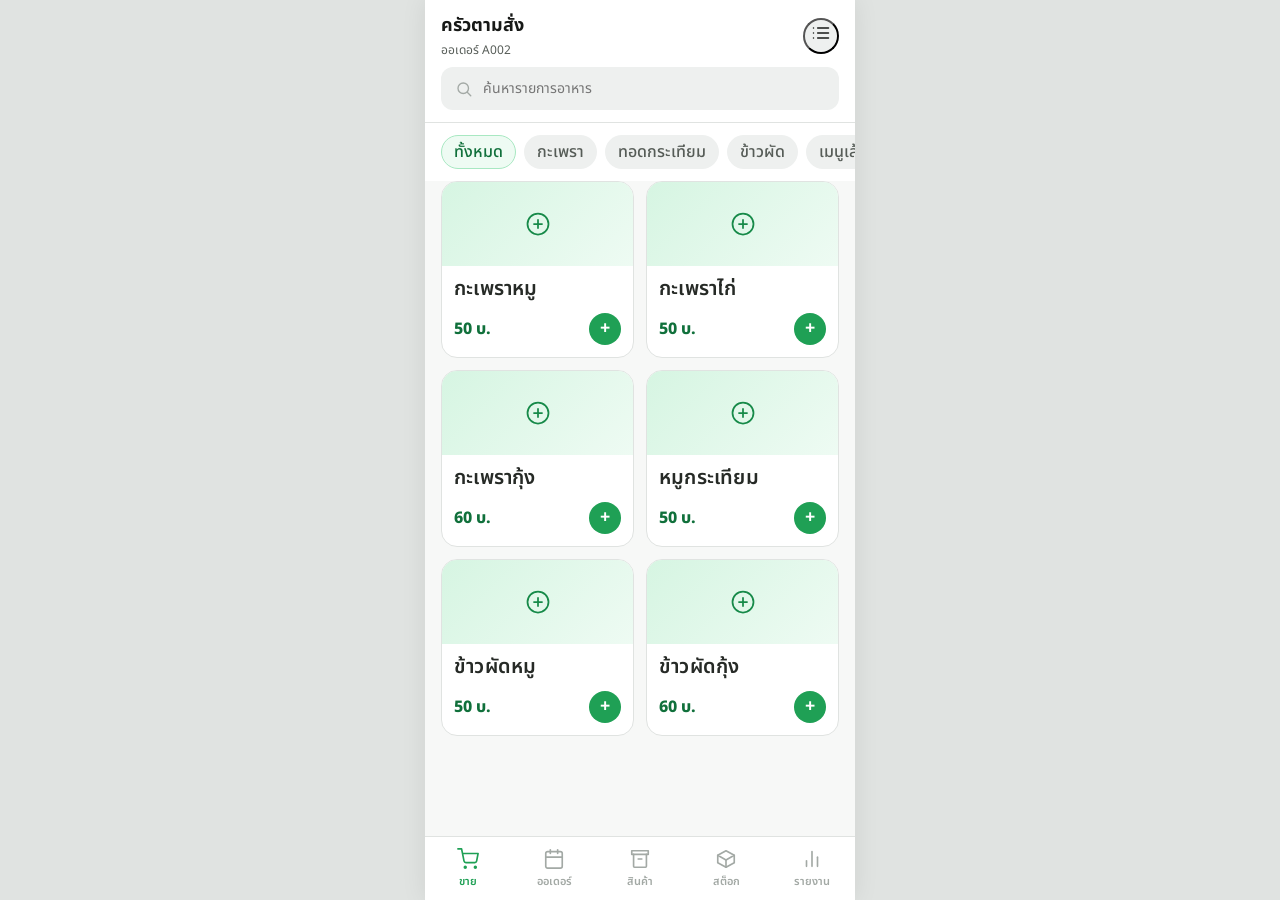
==== commit 68ede7bd: "Update UI modal actions and close buttons" ====
--- a/Pos-thai-app/index.html
+++ b/Pos-thai-app/index.html
@@ -869,7 +869,30 @@
   document.querySelectorAll('.nav-item').forEach(function (btn) {
     btn.addEventListener('click', function () { goToScreen(btn.getAttribute('data-screen')); });
   });
-  document.getElementById('btn-goto-orders-badge').addEventListener('click', function () { goToScreen('orders'); });
+
+  function toggleOrdersDropdown(forceOpen) {
+    var dropdown = document.getElementById('orders-dropdown');
+    if (!dropdown) return;
+    var open = typeof forceOpen === 'boolean' ? forceOpen : dropdown.classList.contains('hidden');
+    dropdown.classList.toggle('hidden', !open);
+  }
+
+  document.getElementById('btn-goto-orders-badge').addEventListener('click', function (e) {
+    e.stopPropagation();
+    toggleOrdersDropdown();
+  });
+
+  document.querySelectorAll('.dropdown-item').forEach(function (btn) {
+    btn.addEventListener('click', function () {
+      goToScreen(btn.getAttribute('data-screen'));
+      toggleOrdersDropdown(false);
+    });
+  });
+
+  document.addEventListener('click', function (e) {
+    var wrapper = e.target.closest('.header-dropdown-wrap');
+    if (!wrapper) toggleOrdersDropdown(false);
+  });
 
   /* =======================================================================
      7. SALES SCREEN
@@ -909,7 +932,7 @@
       grid.innerHTML = items.map(function (m) {
         var disabled = !m.active;
         return '' +
-          '<div class="menu-card' + (disabled ? ' unavailable' : '') + '">' +
+          '<div class="menu-card' + (disabled ? ' unavailable' : '') + '" data-action="open-customize" data-id="' + m.id + '">' +
             '<div class="menu-card-thumb"><svg width="28" height="28" viewBox="0 0 24 24" fill="none" stroke="currentColor" stroke-width="1.5"><circle cx="12" cy="12" r="9"/><path d="M8 12h8M12 8v8"/></svg></div>' +
             '<div class="menu-card-body">' +
               '<div class="menu-card-name">' + escapeHtml(m.name) + (disabled ? ' <span class="badge badge-gray">งดขาย</span>' : '') + '</div>' +
@@ -2165,9 +2188,13 @@
      14. GLOBAL: open customize sheet from sales grid
      ======================================================================= */
   document.getElementById('sales-menu-grid').addEventListener('click', function (e) {
-    var btn = e.target.closest('[data-action="open-customize"]');
-    if (!btn || btn.disabled) return;
-    openCustomizeSheet(btn.getAttribute('data-id'), null);
+    var card = e.target.closest('.menu-card');
+    if (!card || card.classList.contains('unavailable')) return;
+    var trigger = e.target.closest('[data-action="open-customize"]');
+    if (trigger && trigger.disabled) return;
+    var menuId = (trigger || card).getAttribute('data-id');
+    if (!menuId) return;
+    openCustomizeSheet(menuId, null);
   });
   document.getElementById('sales-category-tabs').addEventListener('click', function (e) {
     var btn = e.target.closest('[data-action="sales-filter-cat"]');
--- a/Pos-thai-app/styles.css
+++ b/Pos-thai-app/styles.css
@@ -305,18 +305,19 @@
   display: flex;
   gap: 8px;
   overflow-x: auto;
-  padding: 4px 16px 12px;
+  padding: 12px 16px 12px;
+  background: #fff;
   scrollbar-width: none;
 }
 .tabs-scroll::-webkit-scrollbar { display: none; }
 .tab-chip {
   flex-shrink: 0;
-  padding: 9px 16px;
+  padding: 4px 12px;
   border-radius: var(--radius-full);
   background: var(--gray-100);
   border: 1px solid transparent;
-  font-size: var(--fs-body);
-  font-weight: 600;
+  font-size: var(--fs-h3);
+  font-weight: 500;
   color: var(--color-text-secondary);
   white-space: nowrap;
 }
@@ -329,7 +330,7 @@
 .tabs-underline {
   display: flex;
   border-bottom: 1px solid var(--color-border);
-  background: var(--color-surface);
+  background: #fff;
   position: sticky;
   top: var(--header-height);
   z-index: 19;
@@ -381,6 +382,7 @@
   overflow: hidden;
   display: flex;
   flex-direction: column;
+  cursor: pointer;
 }
 .menu-card-thumb {
   height: 84px;
@@ -391,7 +393,14 @@
   color: var(--green-600);
 }
 .menu-card-body { padding: 10px 12px 12px; display: flex; flex-direction: column; gap: 4px; flex: 1; }
-.menu-card-name { font-weight: 700; font-size: var(--fs-body); line-height: 1.3; }
+.menu-card-name {
+  font-weight: 600;
+  font-size: 20px;
+  line-height: 1.35;
+  letter-spacing: 0.01em;
+  color: var(--gray-800);
+  min-height: 2px;
+}
 .menu-card-bottom {
   display: flex;
   align-items: center;
@@ -411,7 +420,7 @@
   line-height: 1;
   display: flex; align-items: center; justify-content: center;
 }
-.menu-card.unavailable { opacity: 0.5; }
+.menu-card.unavailable { opacity: 0.5; cursor: default; }
 .menu-card.unavailable .btn-add-round { background: var(--gray-300); }
 
 /* =========================================================
